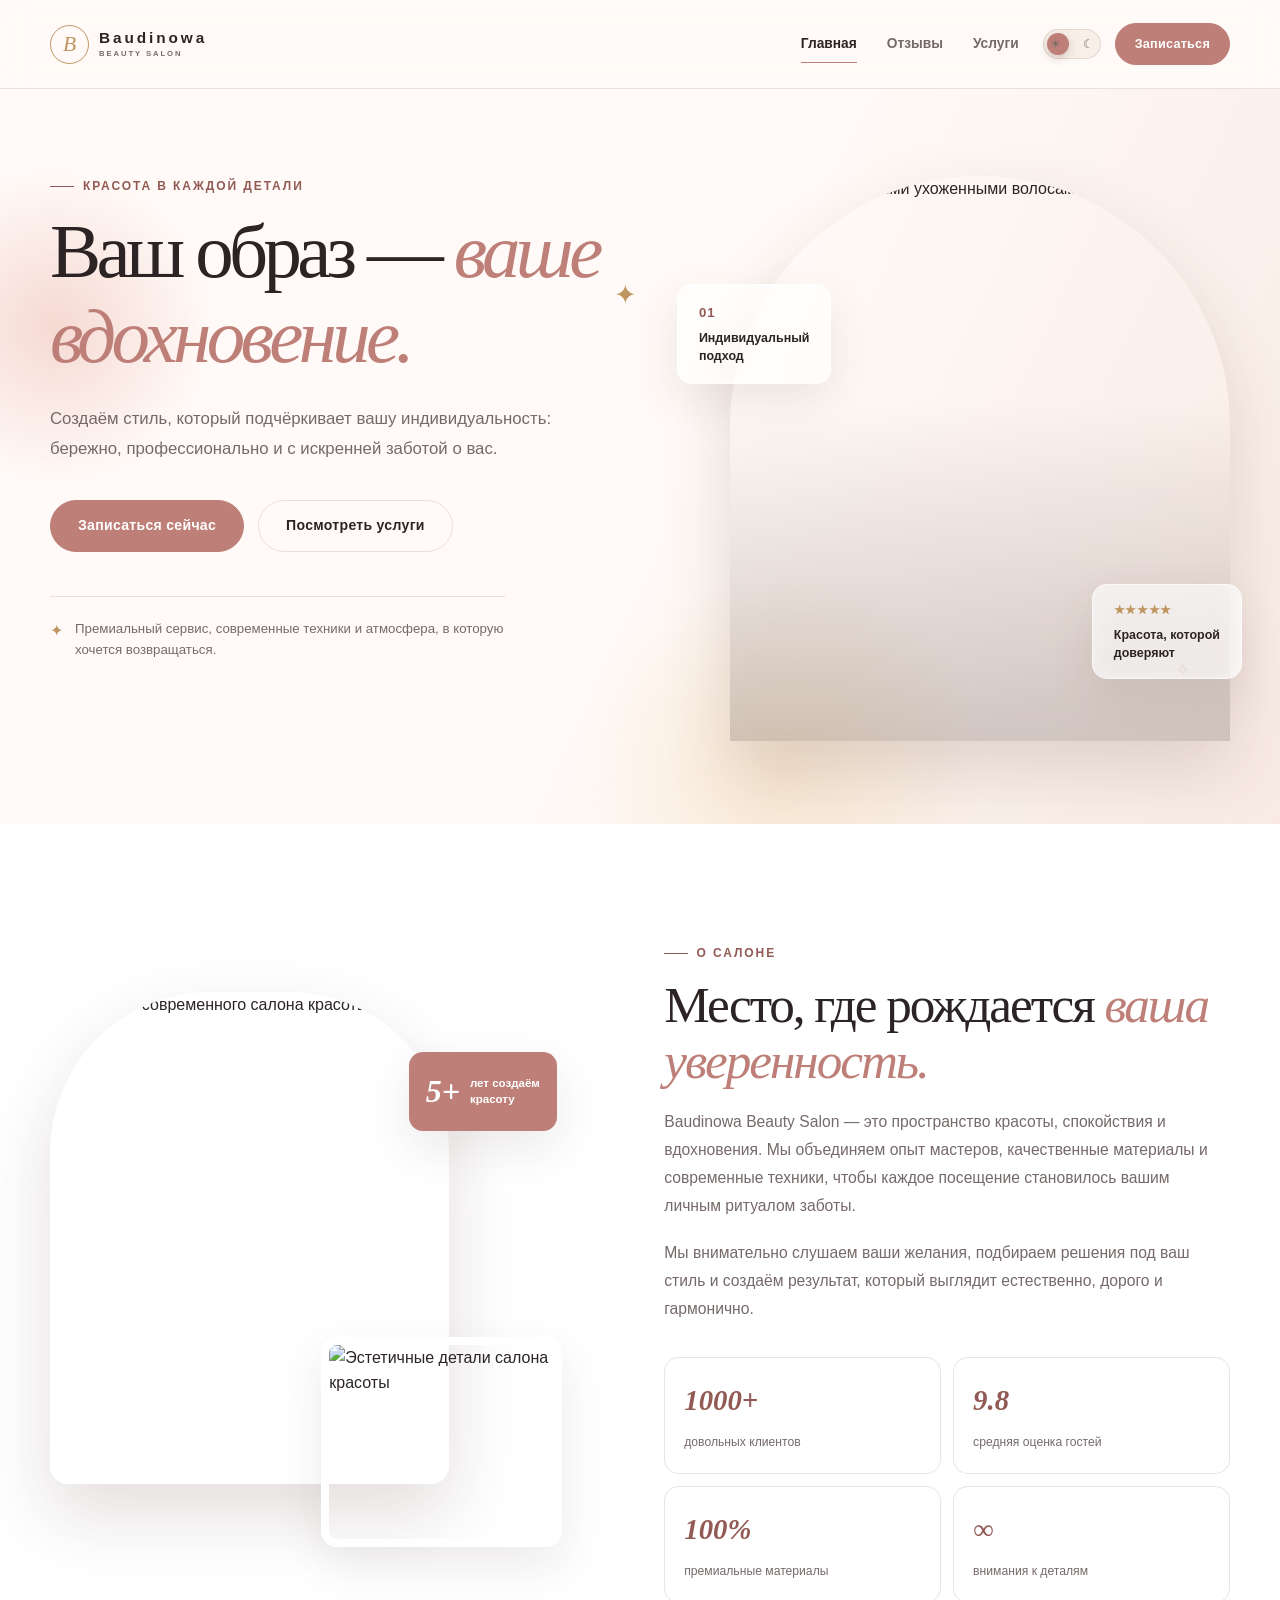
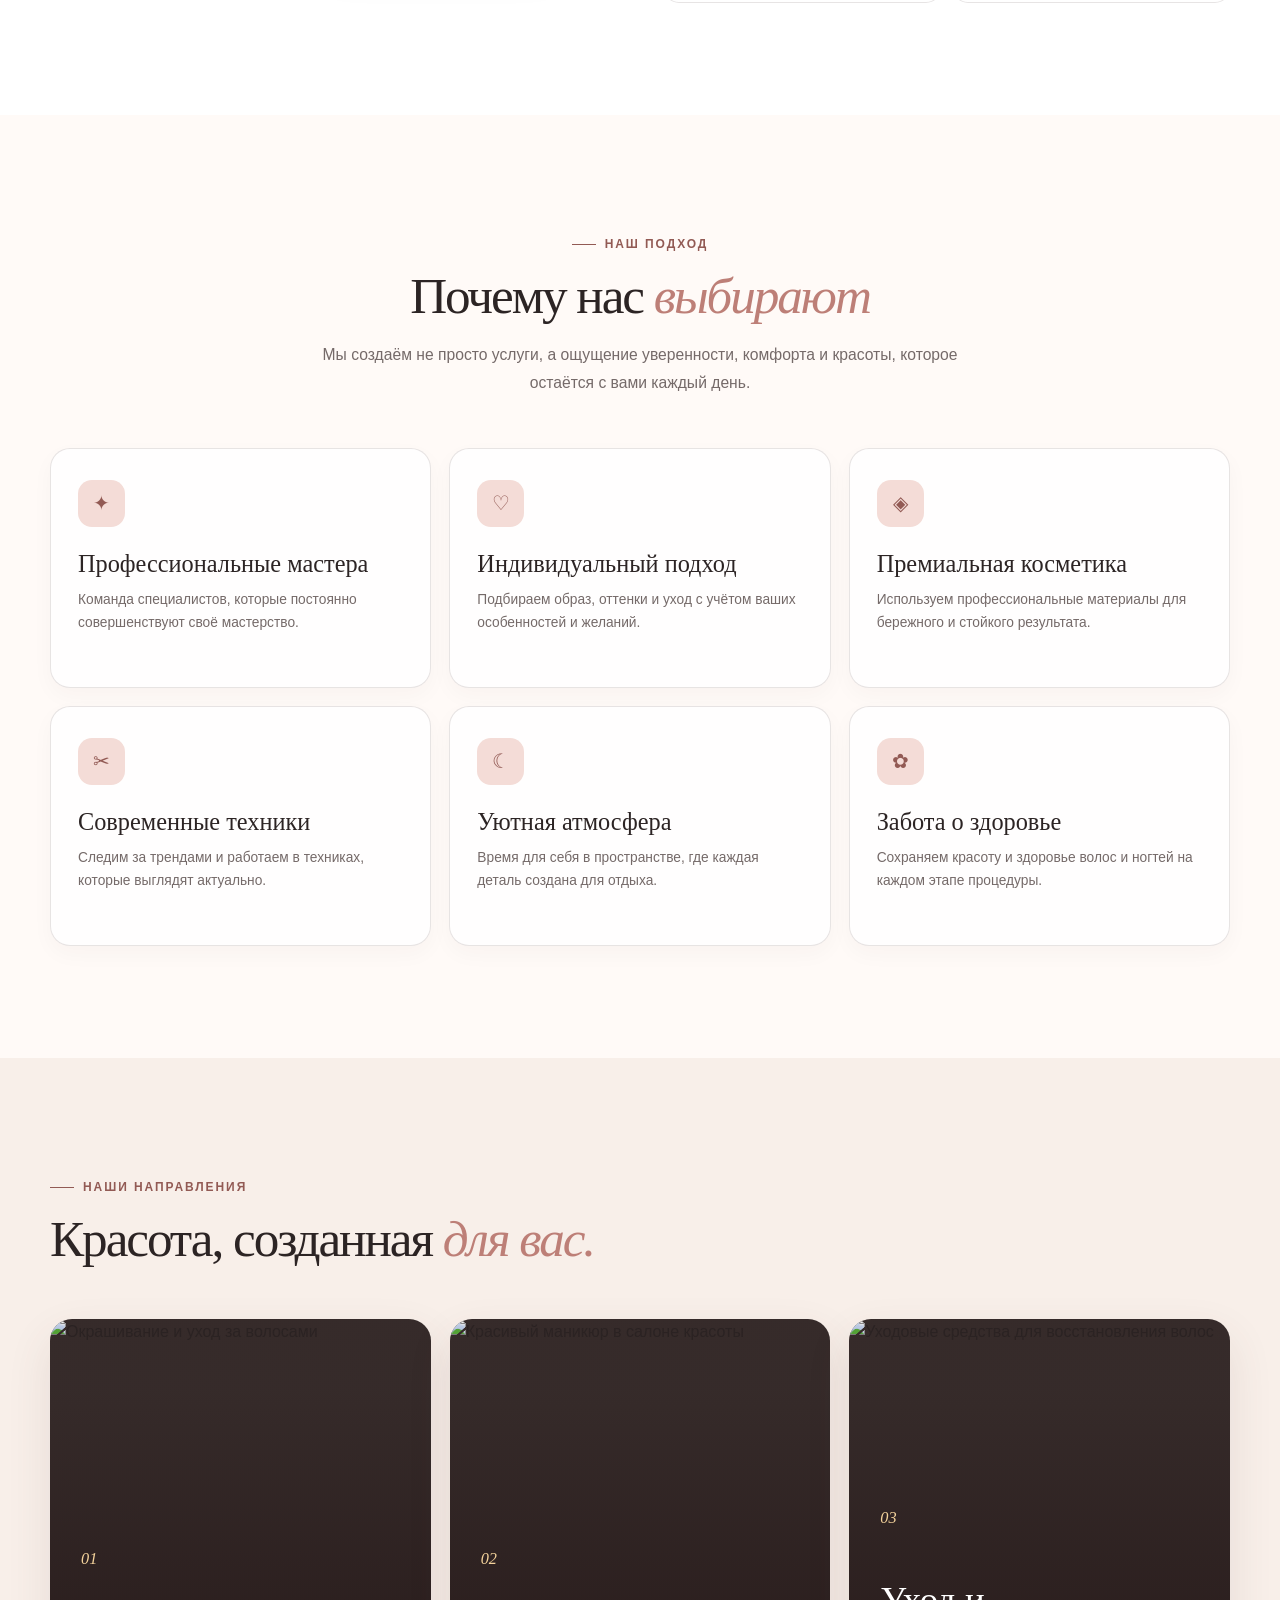
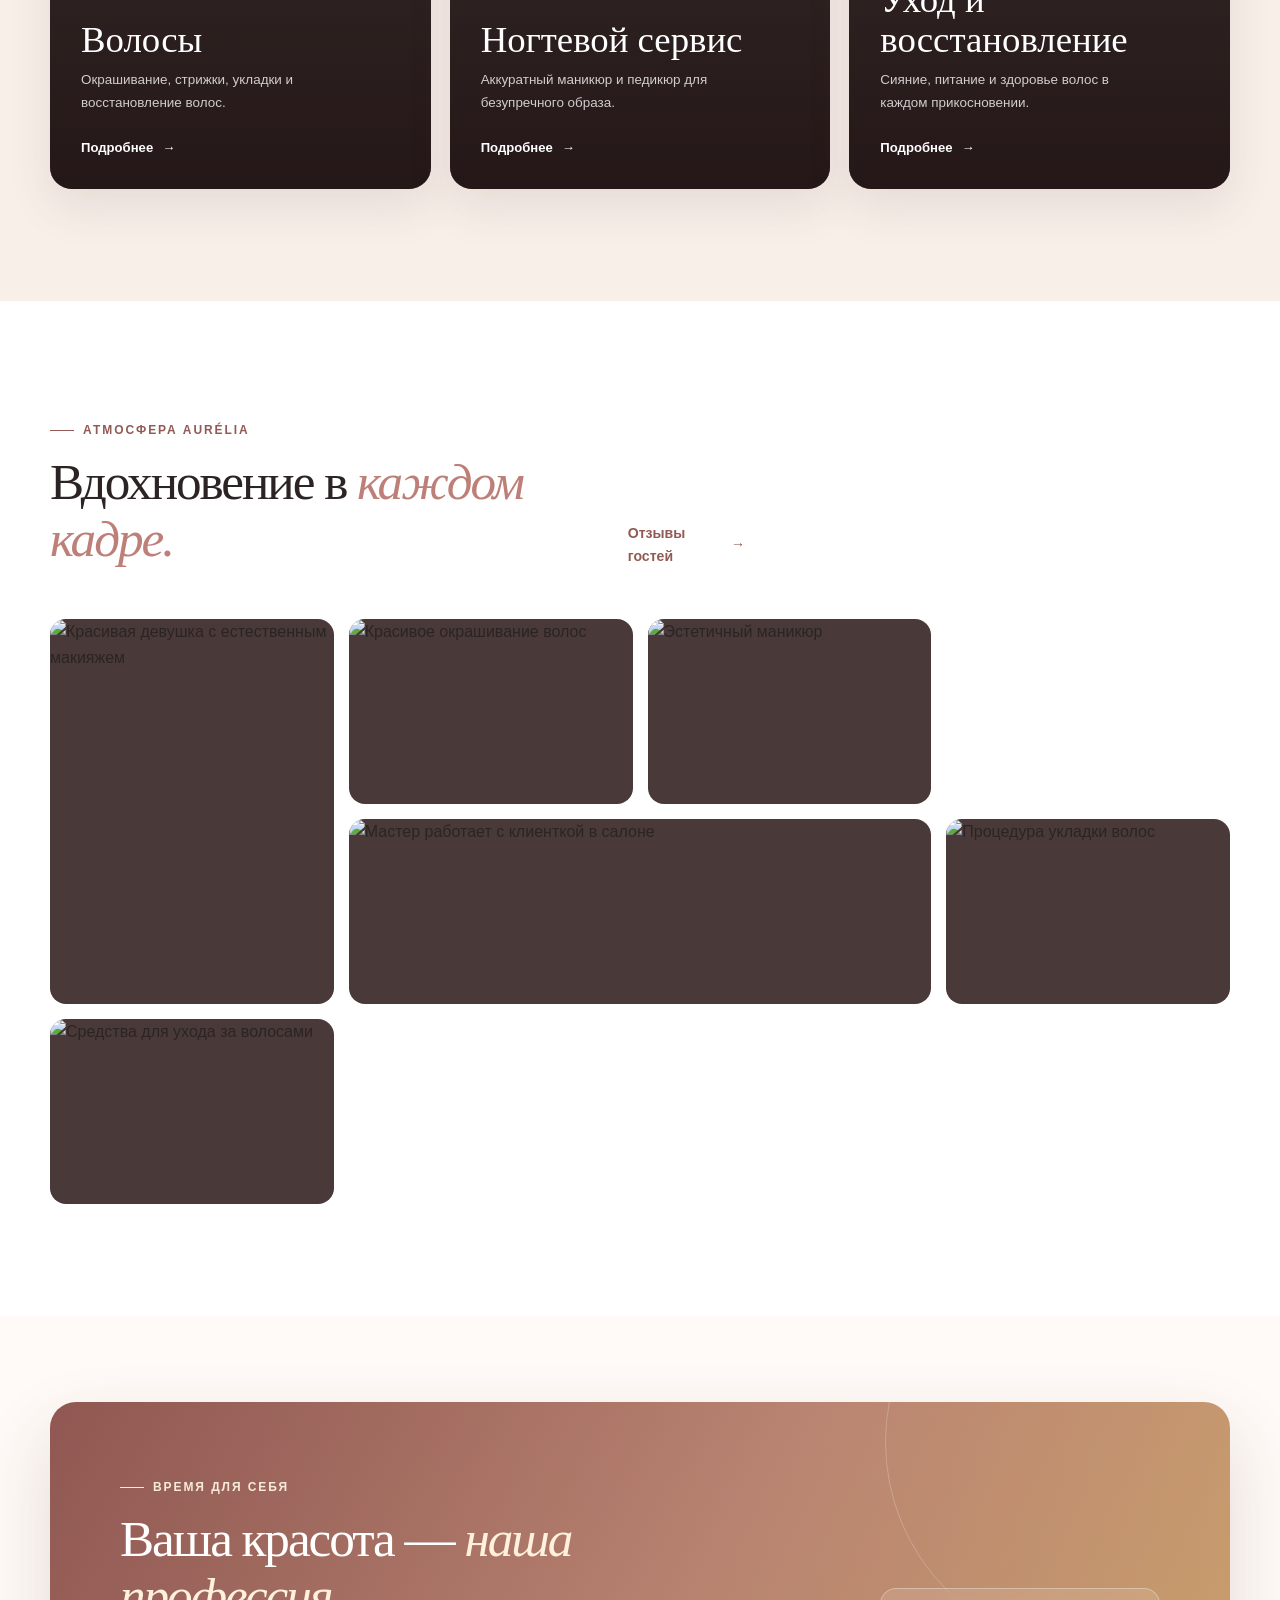
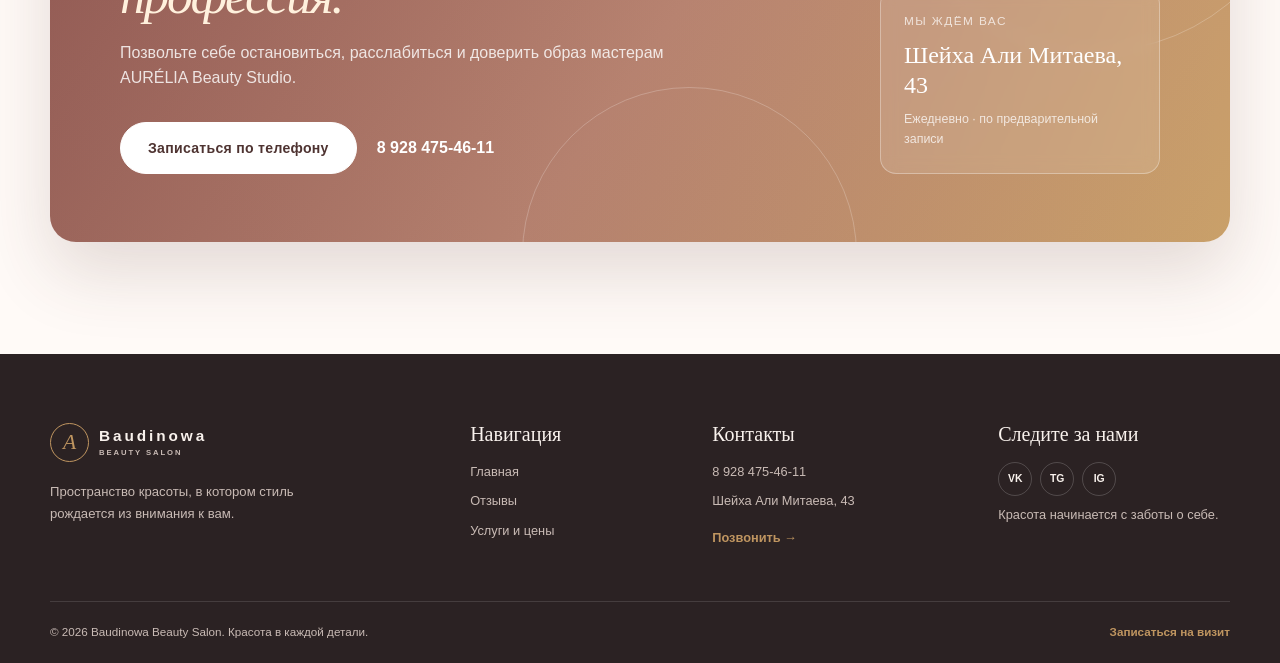
==== index.html @ a45345b5 "Add files via upload" ====
<!DOCTYPE html>
<html lang="ru">
<head>
  <meta charset="UTF-8">
  <meta name="viewport" content="width=device-width, initial-scale=1.0">
  <meta name="description" content="AURÉLIA Beauty Studio — современный салон красоты, окрашивание, стрижки, маникюр и уход за волосами.">
  <title>Baudinowa Beauty Salon — салон красоты</title>
  <link rel="stylesheet" href="style.css">
</head>
<body>
  <input class="theme-toggle" type="checkbox" id="theme-toggle" aria-label="Переключить светлую и тёмную тему">

  <div class="site-shell">
    <header class="site-header">
      <div class="container nav-wrap">
        <a class="brand" href="index.html" aria-label="AURÉLIA Beauty Studio — главная">
          <span class="brand-mark">B</span>
          <span class="brand-text">
            <strong>Baudinowa</strong>
            <small>BEAUTY SALON</small>
          </span>
        </a>

        <nav class="main-nav" aria-label="Основная навигация">
          <a class="active" href="index.html">Главная</a>
          <a href="about.html">Отзывы</a>
          <a href="page.html">Услуги</a>
        </nav>

        <div class="nav-actions">
          <label class="theme-switch" for="theme-toggle" aria-label="Переключить тему">
            <span class="theme-icon sun">☀</span>
            <span class="theme-thumb"></span>
            <span class="theme-icon moon">☾</span>
          </label>

          <a class="btn btn-small" href="tel:+79284754611">Записаться</a>
        </div>
      </div>
    </header>

    <main>
      <section class="hero-section">
        <div class="hero-orb hero-orb-one"></div>
        <div class="hero-orb hero-orb-two"></div>
        <div class="hero-spark hero-spark-one">✦</div>
        <div class="hero-spark hero-spark-two">✧</div>

        <div class="container hero-grid">
          <div class="hero-content reveal">
            <p class="eyebrow">Красота в каждой детали</p>
            <h1>Ваш образ — <span>ваше вдохновение.</span></h1>
            <p class="hero-description">
              Создаём стиль, который подчёркивает вашу индивидуальность:
              бережно, профессионально и с искренней заботой о вас.
            </p>

            <div class="hero-buttons">
              <a class="btn" href="tel:+79284754611">Записаться сейчас</a>
              <a class="btn btn-outline" href="page.html">Посмотреть услуги</a>
            </div>

            <div class="hero-note">
              <span class="hero-note-icon">✦</span>
              <p>Премиальный сервис, современные техники и атмосфера, в которую хочется возвращаться.</p>
            </div>
          </div>

          <div class="hero-visual reveal delay-2">
            <div class="hero-image-frame">
              <img
                src="https://images.unsplash.com/photo-1522337360788-8b13dee7a37e?auto=format&fit=crop&w=1200&q=90"
                alt="Девушка с красивыми ухоженными волосами"
                fetchpriority="high"
              >
            </div>

            <div class="hero-floating-card card-top">
              <span>01</span>
              <p>Индивидуальный<br>подход</p>
            </div>

            <div class="hero-floating-card card-bottom">
              <span class="mini-stars">★★★★★</span>
              <p>Красота, которой<br>доверяют</p>
            </div>
          </div>
        </div>
      </section>

      <section class="section story-section">
        <div class="container story-grid">
          <div class="story-visual reveal">
            <div class="story-image-main">
              <img
                src="https://images.unsplash.com/photo-1560066984-138dadb4c035?auto=format&fit=crop&w=1000&q=85"
                alt="Интерьер современного салона красоты"
                loading="lazy"
              >
            </div>

            <div class="story-image-small">
              <img
                src="https://images.unsplash.com/photo-1512496015851-a90fb38ba796?auto=format&fit=crop&w=700&q=85"
                alt="Эстетичные детали салона красоты"
                loading="lazy"
              >
            </div>

            <div class="story-badge">
              <strong>5+</strong>
              <span>лет создаём<br>красоту</span>
            </div>
          </div>

          <div class="story-content reveal delay-1">
            <p class="eyebrow">О салоне</p>
            <h2>Место, где рождается <span>ваша уверенность.</span></h2>
            <p>
              Baudinowa Beauty Salon — это пространство красоты, спокойствия и вдохновения.
              Мы объединяем опыт мастеров, качественные материалы и современные техники,
              чтобы каждое посещение становилось вашим личным ритуалом заботы.
            </p>
            <p>
              Мы внимательно слушаем ваши желания, подбираем решения под ваш стиль
              и создаём результат, который выглядит естественно, дорого и гармонично.
            </p>

            <div class="fact-grid">
              <article class="fact-card">
                <strong>1000+</strong>
                <span>довольных клиентов</span>
              </article>

              <article class="fact-card">
                <strong>9.8</strong>
                <span>средняя оценка гостей</span>
              </article>

              <article class="fact-card">
                <strong>100%</strong>
                <span>премиальные материалы</span>
              </article>

              <article class="fact-card">
                <strong>∞</strong>
                <span>внимания к деталям</span>
              </article>
            </div>
          </div>
        </div>
      </section>

      <section class="section reasons-section">
        <div class="container">
          <div class="section-heading centered reveal">
            <p class="eyebrow">Наш подход</p>
            <h2>Почему нас <span>выбирают</span></h2>
            <p>
              Мы создаём не просто услуги, а ощущение уверенности, комфорта
              и красоты, которое остаётся с вами каждый день.
            </p>
          </div>

          <div class="reasons-grid">
            <article class="feature-card reveal">
              <div class="feature-icon">✦</div>
              <h3>Профессиональные мастера</h3>
              <p>Команда специалистов, которые постоянно совершенствуют своё мастерство.</p>
            </article>

            <article class="feature-card reveal delay-1">
              <div class="feature-icon">♡</div>
              <h3>Индивидуальный подход</h3>
              <p>Подбираем образ, оттенки и уход с учётом ваших особенностей и желаний.</p>
            </article>

            <article class="feature-card reveal delay-2">
              <div class="feature-icon">◈</div>
              <h3>Премиальная косметика</h3>
              <p>Используем профессиональные материалы для бережного и стойкого результата.</p>
            </article>

            <article class="feature-card reveal">
              <div class="feature-icon">✂</div>
              <h3>Современные техники</h3>
              <p>Следим за трендами и работаем в техниках, которые выглядят актуально.</p>
            </article>

            <article class="feature-card reveal delay-1">
              <div class="feature-icon">☾</div>
              <h3>Уютная атмосфера</h3>
              <p>Время для себя в пространстве, где каждая деталь создана для отдыха.</p>
            </article>

            <article class="feature-card reveal delay-2">
              <div class="feature-icon">✿</div>
              <h3>Забота о здоровье</h3>
              <p>Сохраняем красоту и здоровье волос и ногтей на каждом этапе процедуры.</p>
            </article>
          </div>
        </div>
      </section>

      <section class="section directions-section">
        <div class="container">
          <div class="section-heading reveal">
            <p class="eyebrow">Наши направления</p>
            <h2>Красота, созданная <span>для вас.</span></h2>
          </div>

          <div class="directions-grid">
            <article class="direction-card reveal">
              <img
                src="https://images.unsplash.com/photo-1560869713-7d0a29430803?auto=format&fit=crop&w=1000&q=85"
                alt="Окрашивание и уход за волосами"
                loading="lazy"
              >
              <div class="direction-overlay"></div>

              <div class="direction-content">
                <span class="direction-number">01</span>
                <h3>Волосы</h3>
                <p>Окрашивание, стрижки, укладки и восстановление волос.</p>
                <a href="page.html">Подробнее <span>→</span></a>
              </div>
            </article>

            <article class="direction-card reveal delay-1">
              <img
                src="https://images.unsplash.com/photo-1604654894610-df63bc536371?auto=format&fit=crop&w=1000&q=85"
                alt="Красивый маникюр в салоне красоты"
                loading="lazy"
              >
              <div class="direction-overlay"></div>

              <div class="direction-content">
                <span class="direction-number">02</span>
                <h3>Ногтевой сервис</h3>
                <p>Аккуратный маникюр и педикюр для безупречного образа.</p>
                <a href="page.html">Подробнее <span>→</span></a>
              </div>
            </article>

            <article class="direction-card reveal delay-2">
              <img
                src="https://images.unsplash.com/photo-1515377905703-c4788e51af15?auto=format&fit=crop&w=1000&q=85"
                alt="Уходовые средства для восстановления волос"
                loading="lazy"
              >
              <div class="direction-overlay"></div>

              <div class="direction-content">
                <span class="direction-number">03</span>
                <h3>Уход и восстановление</h3>
                <p>Сияние, питание и здоровье волос в каждом прикосновении.</p>
                <a href="page.html">Подробнее <span>→</span></a>
              </div>
            </article>
          </div>
        </div>
      </section>

      <section class="section gallery-section">
        <div class="container">
          <div class="section-heading gallery-heading reveal">
            <div>
              <p class="eyebrow">Атмосфера AURÉLIA</p>
              <h2>Вдохновение в <span>каждом кадре.</span></h2>
            </div>
            <a class="text-link" href="about.html">Отзывы гостей <span>→</span></a>
          </div>

          <div class="gallery-grid">
            <figure class="gallery-item gallery-tall reveal">
              <img
                src="https://images.unsplash.com/photo-1487412912498-0447578fcca8?auto=format&fit=crop&w=900&q=85"
                alt="Красивая девушка с естественным макияжем"
                loading="lazy"
              >
              <figcaption>Тонкая эстетика</figcaption>
            </figure>

            <figure class="gallery-item reveal delay-1">
              <img
                src="https://images.unsplash.com/photo-1600948836101-f9ffda59d250?auto=format&fit=crop&w=900&q=85"
                alt="Красивое окрашивание волос"
                loading="lazy"
              >
              <figcaption>Идеальный оттенок</figcaption>
            </figure>

            <figure class="gallery-item reveal delay-2">
              <img
                src="https://images.unsplash.com/photo-1604654894618-1f0e6e8ca0a7?auto=format&fit=crop&w=900&q=85"
                alt="Эстетичный маникюр"
                loading="lazy"
              >
              <figcaption>Безупречные детали</figcaption>
            </figure>

            <figure class="gallery-item gallery-wide reveal">
              <img
                src="https://images.unsplash.com/photo-1521590832167-7bcbfaa6381f?auto=format&fit=crop&w=1200&q=85"
                alt="Мастер работает с клиенткой в салоне"
                loading="lazy"
              >
              <figcaption>Забота о каждом госте</figcaption>
            </figure>

            <figure class="gallery-item reveal delay-1">
              <img
                src="https://images.unsplash.com/photo-1580618672591-eb180b1a973f?auto=format&fit=crop&w=900&q=85"
                alt="Процедура укладки волос"
                loading="lazy"
              >
              <figcaption>Лёгкость и объём</figcaption>
            </figure>

            <figure class="gallery-item reveal delay-2">
              <img
                src="https://images.unsplash.com/photo-1610992015732-2449b76344bc?auto=format&fit=crop&w=900&q=85"
                alt="Средства для ухода за волосами"
                loading="lazy"
              >
              <figcaption>Сила ухода</figcaption>
            </figure>
          </div>
        </div>
      </section>

      <section class="section cta-section">
        <div class="container">
          <div class="cta-card reveal">
            <div class="cta-decoration cta-decoration-one"></div>
            <div class="cta-decoration cta-decoration-two"></div>

            <div class="cta-content">
              <p class="eyebrow">Время для себя</p>
              <h2>Ваша красота — <span>наша профессия.</span></h2>
              <p>
                Позвольте себе остановиться, расслабиться и доверить образ
                мастерам AURÉLIA Beauty Studio.
              </p>

              <div class="cta-buttons">
                <a class="btn btn-light" href="tel:+79284754611">Записаться по телефону</a>
                <a class="cta-phone" href="tel:+79284754611">8 928 475-46-11</a>
              </div>
            </div>

            <div class="cta-contact">
              <span>Мы ждём вас</span>
              <strong>Шейха Али Митаева, 43</strong>
              <p>Ежедневно · по предварительной записи</p>
            </div>
          </div>
        </div>
      </section>
    </main>

    <footer class="site-footer">
      <div class="container footer-grid">
        <div class="footer-brand">
          <a class="brand footer-logo" href="index.html">
            <span class="brand-mark">A</span>
            <span class="brand-text">
              <strong>Baudinowa</strong>
              <small>BEAUTY SALON</small>
            </span>
          </a>
          <p>Пространство красоты, в котором стиль рождается из внимания к вам.</p>
        </div>

        <div class="footer-column">
          <h3>Навигация</h3>
          <a href="index.html">Главная</a>
          <a href="about.html">Отзывы</a>
          <a href="page.html">Услуги и цены</a>
        </div>

        <div class="footer-column">
          <h3>Контакты</h3>
          <a href="tel:+79284754611">8 928 475-46-11</a>
          <p>Шейха Али Митаева, 43</p>
          <a class="footer-call" href="tel:+79284754611">Позвонить →</a>
        </div>

        <div class="footer-column">
          <h3>Следите за нами</h3>
          <div class="socials">
            <a href="#" aria-label="Социальная сеть VK">VK</a>
            <a href="#" aria-label="Социальная сеть Telegram">TG</a>
            <a href="#" aria-label="Социальная сеть Instagram">IG</a>
          </div>
          <p>Красота начинается с заботы о себе.</p>
        </div>
      </div>

      <div class="container footer-bottom">
        <p>© 2026 Baudinowa Beauty Salon. Красота в каждой детали.</p>
        <a href="tel:+79284754611">Записаться на визит</a>
      </div>
    </footer>
  </div>
</body>
</html>
---- style.css ----
/* =========================
   AURÉLIA BEAUTY STUDIO
   Общие стили сайта
========================= */

:root {
  --font-main: Arial, Helvetica, sans-serif;
  --font-accent: Georgia, "Times New Roman", serif;
}

* {
  box-sizing: border-box;
  margin: 0;
  padding: 0;
}

html {
  scroll-behavior: smooth;
}

body {
  background: #f8f2ee;
  color: #2b2223;
  font-family: var(--font-main);
  line-height: 1.6;
  overflow-x: hidden;
}

img {
  display: block;
  max-width: 100%;
}

a {
  color: inherit;
  text-decoration: none;
}

button,
input,
select,
textarea {
  font: inherit;
}

button {
  cursor: pointer;
}

.site-shell {
  --bg: #fffaf7;
  --surface: rgba(255, 255, 255, 0.82);
  --surface-solid: #ffffff;
  --soft-surface: #f8efe9;
  --text: #2c2424;
  --muted: #756a69;
  --accent: #bd7f77;
  --accent-dark: #925a54;
  --accent-soft: #f4dcd7;
  --gold: #bf9560;
  --gold-soft: #f5e8d5;
  --line: rgba(74, 51, 49, 0.13);
  --shadow: 0 18px 45px rgba(93, 64, 60, 0.11);
  --shadow-large: 0 30px 70px rgba(78, 47, 43, 0.16);
  --hero-dark: #382b2b;
  --footer-bg: #2b2223;
  --footer-text: #f9f2ed;
  --footer-muted: #c9bbb5;

  min-height: 100vh;
  background: var(--bg);
  color: var(--text);
  transition: background 0.45s ease, color 0.45s ease;
}

/* =========================
   Тёмная тема
========================= */

.theme-toggle {
  position: fixed;
  width: 1px;
  height: 1px;
  opacity: 0;
  top: -10px;
  left: -10px;
}

#theme-toggle:checked ~ .site-shell {
  --bg: #171314;
  --surface: rgba(43, 35, 36, 0.86);
  --surface-solid: #241d1e;
  --soft-surface: #302728;
  --text: #f9f1ec;
  --muted: #cbbcb6;
  --accent: #e9a69f;
  --accent-dark: #f5c0b8;
  --accent-soft: #503a3c;
  --gold: #e3bd7e;
  --gold-soft: #4c3e2b;
  --line: rgba(255, 239, 229, 0.14);
  --shadow: 0 18px 45px rgba(0, 0, 0, 0.3);
  --shadow-large: 0 30px 70px rgba(0, 0, 0, 0.4);
  --hero-dark: #130f10;
  --footer-bg: #110e0f;
  --footer-text: #fff8f3;
  --footer-muted: #c5b7b1;
}

/* =========================
   Базовые классы
========================= */

.container {
  width: min(1180px, calc(100% - 40px));
  margin: 0 auto;
}

.section {
  padding: 112px 0;
}

.eyebrow {
  display: inline-flex;
  align-items: center;
  gap: 9px;
  margin-bottom: 14px;
  color: var(--accent-dark);
  font-size: 0.75rem;
  font-weight: 700;
  letter-spacing: 0.16em;
  text-transform: uppercase;
}

.eyebrow::before {
  width: 24px;
  height: 1px;
  background: currentColor;
  content: "";
}

h1,
h2,
h3 {
  font-weight: 400;
  line-height: 1.1;
}

h1,
h2 {
  font-family: var(--font-accent);
}

h1 span,
h2 span {
  color: var(--accent);
  font-style: italic;
}

h2 {
  font-size: clamp(2.25rem, 4vw, 4rem);
  letter-spacing: -0.04em;
}

p {
  color: var(--muted);
}

.btn {
  display: inline-flex;
  align-items: center;
  justify-content: center;
  min-height: 52px;
  padding: 0 27px;
  border: 1px solid var(--accent);
  border-radius: 999px;
  background: var(--accent);
  color: #ffffff;
  font-size: 0.88rem;
  font-weight: 700;
  letter-spacing: 0.02em;
  transition: transform 0.3s ease, background 0.3s ease, border-color 0.3s ease, box-shadow 0.3s ease;
}

.btn:hover {
  background: var(--accent-dark);
  border-color: var(--accent-dark);
  box-shadow: 0 12px 25px rgba(180, 115, 107, 0.25);
  transform: translateY(-3px);
}

.btn-small {
  min-height: 42px;
  padding: 0 19px;
  font-size: 0.79rem;
}

.btn-outline {
  border-color: var(--line);
  background: transparent;
  color: var(--text);
}

.btn-outline:hover {
  border-color: var(--accent);
  background: var(--accent-soft);
  color: var(--accent-dark);
}

.btn-light {
  border-color: #ffffff;
  background: #ffffff;
  color: #4e3331;
}

.btn-light:hover {
  border-color: #ffffff;
  background: #f7e7df;
  color: #4e3331;
}

.text-link {
  display: inline-flex;
  align-items: center;
  gap: 9px;
  color: var(--accent-dark);
  font-size: 0.88rem;
  font-weight: 700;
  transition: gap 0.25s ease, color 0.25s ease;
}

.text-link:hover {
  gap: 14px;
  color: var(--accent);
}

/* =========================
   Шапка
========================= */

.site-header {
  position: relative;
  z-index: 20;
  border-bottom: 1px solid var(--line);
  background: color-mix(in srgb, var(--bg) 82%, transparent);
  backdrop-filter: blur(14px);
  transition: background 0.4s ease, border-color 0.4s ease;
}

.nav-wrap {
  display: flex;
  align-items: center;
  justify-content: space-between;
  min-height: 88px;
  gap: 24px;
}

.brand {
  display: inline-flex;
  align-items: center;
  flex-shrink: 0;
  gap: 10px;
}

.brand-mark {
  display: grid;
  width: 39px;
  height: 39px;
  place-items: center;
  border: 1px solid var(--gold);
  border-radius: 50%;
  color: var(--gold);
  font-family: var(--font-accent);
  font-size: 1.35rem;
  font-style: italic;
}

.brand-text {
  display: flex;
  flex-direction: column;
  line-height: 1;
}

.brand-text strong {
  color: var(--text);
  font-size: 0.96rem;
  letter-spacing: 0.19em;
}

.brand-text small {
  margin-top: 5px;
  color: var(--muted);
  font-size: 0.48rem;
  font-weight: 700;
  letter-spacing: 0.25em;
}

.main-nav {
  display: flex;
  align-items: center;
  gap: 30px;
  margin-left: auto;
}

.main-nav a {
  position: relative;
  padding: 8px 0;
  color: var(--muted);
  font-size: 0.86rem;
  font-weight: 600;
  transition: color 0.25s ease;
}

.main-nav a::after {
  position: absolute;
  right: 0;
  bottom: 0;
  left: 0;
  height: 1px;
  background: var(--accent);
  content: "";
  transform: scaleX(0);
  transform-origin: center;
  transition: transform 0.25s ease;
}

.main-nav a:hover,
.main-nav a.active {
  color: var(--text);
}

.main-nav a:hover::after,
.main-nav a.active::after {
  transform: scaleX(1);
}

.nav-actions {
  display: flex;
  align-items: center;
  gap: 14px;
}

.theme-switch {
  position: relative;
  display: flex;
  align-items: center;
  justify-content: space-between;
  width: 58px;
  height: 30px;
  padding: 0 6px;
  border: 1px solid var(--line);
  border-radius: 999px;
  background: var(--soft-surface);
  cursor: pointer;
  transition: border-color 0.3s ease, background 0.3s ease;
}

.theme-icon {
  position: relative;
  z-index: 2;
  color: var(--muted);
  font-size: 0.77rem;
  line-height: 1;
}

.theme-thumb {
  position: absolute;
  left: 3px;
  z-index: 1;
  width: 22px;
  height: 22px;
  border-radius: 50%;
  background: var(--accent);
  box-shadow: 0 3px 8px rgba(80, 46, 43, 0.22);
  transition: transform 0.35s ease, background 0.35s ease;
}

#theme-toggle:checked ~ .site-shell .theme-thumb {
  background: var(--gold);
  transform: translateX(28px);
}

#theme-toggle:focus-visible ~ .site-shell .theme-switch {
  outline: 2px solid var(--accent);
  outline-offset: 4px;
}

/* =========================
   Главная: Hero
========================= */

.hero-section {
  position: relative;
  min-height: 735px;
  overflow: hidden;
  background:
    linear-gradient(115deg, var(--bg) 0%, var(--bg) 53%, rgba(246, 228, 220, 0.72) 100%);
}

.hero-grid {
  position: relative;
  z-index: 2;
  display: grid;
  min-height: 647px;
  grid-template-columns: 1.03fr 0.97fr;
  align-items: center;
  gap: 54px;
}

.hero-content {
  max-width: 610px;
  padding: 80px 0;
}

.hero-content h1 {
  margin-bottom: 25px;
  font-size: clamp(3.4rem, 6vw, 6rem);
  letter-spacing: -0.06em;
}

.hero-description {
  max-width: 540px;
  font-size: 1.05rem;
  line-height: 1.8;
}

.hero-buttons {
  display: flex;
  flex-wrap: wrap;
  gap: 14px;
  margin-top: 35px;
}

.hero-note {
  display: flex;
  align-items: flex-start;
  gap: 12px;
  max-width: 455px;
  margin-top: 44px;
  padding-top: 21px;
  border-top: 1px solid var(--line);
}

.hero-note-icon {
  color: var(--gold);
  font-size: 1rem;
}

.hero-note p {
  font-size: 0.83rem;
  line-height: 1.65;
}

.hero-visual {
  position: relative;
  align-self: end;
  min-height: 615px;
}

.hero-image-frame {
  position: absolute;
  right: 0;
  bottom: 0;
  width: min(100%, 500px);
  height: 565px;
  overflow: hidden;
  border-radius: 260px 260px 0 0;
  box-shadow: var(--shadow-large);
}

.hero-image-frame::after {
  position: absolute;
  inset: 0;
  background: linear-gradient(180deg, transparent 40%, rgba(42, 25, 24, 0.2));
  content: "";
}

.hero-image-frame img {
  width: 100%;
  height: 100%;
  object-fit: cover;
  object-position: 53% center;
}

.hero-floating-card {
  position: absolute;
  z-index: 2;
  border: 1px solid rgba(255, 255, 255, 0.58);
  border-radius: 15px;
  background: rgba(255, 255, 255, 0.72);
  box-shadow: var(--shadow);
  backdrop-filter: blur(12px);
}

#theme-toggle:checked ~ .site-shell .hero-floating-card {
  border-color: rgba(255, 255, 255, 0.12);
  background: rgba(31, 24, 25, 0.76);
}

.hero-floating-card span {
  display: block;
  margin-bottom: 6px;
  color: var(--accent-dark);
  font-size: 0.82rem;
  font-weight: 800;
  letter-spacing: 0.08em;
}

.hero-floating-card p {
  color: var(--text);
  font-size: 0.78rem;
  font-weight: 600;
  line-height: 1.45;
}

.card-top {
  top: 158px;
  left: -7px;
  padding: 17px 21px;
}

.card-bottom {
  right: -12px;
  bottom: 62px;
  padding: 16px 21px;
}

.mini-stars {
  color: var(--gold) !important;
  font-size: 0.73rem !important;
  letter-spacing: 0.05em !important;
}

.hero-orb {
  position: absolute;
  border-radius: 50%;
  filter: blur(2px);
  opacity: 0.74;
  animation: float 7s ease-in-out infinite;
}

.hero-orb-one {
  top: 72px;
  left: -110px;
  width: 330px;
  height: 330px;
  background: radial-gradient(circle, rgba(239, 191, 182, 0.75), transparent 67%);
}

.hero-orb-two {
  right: 22%;
  bottom: -160px;
  width: 430px;
  height: 430px;
  background: radial-gradient(circle, rgba(244, 220, 184, 0.7), transparent 67%);
  animation-delay: -3.5s;
}

.hero-spark {
  position: absolute;
  z-index: 1;
  color: var(--gold);
  font-size: 1.7rem;
  animation: sparkle 3.6s ease-in-out infinite;
}

.hero-spark-one {
  top: 25%;
  left: 48%;
}

.hero-spark-two {
  right: 7%;
  bottom: 19%;
  font-size: 1.1rem;
  animation-delay: -1.8s;
}

/* =========================
   Главная: О салоне
========================= */

.story-section {
  background: var(--surface-solid);
}

.story-grid {
  display: grid;
  grid-template-columns: 0.95fr 1.05fr;
  align-items: center;
  gap: clamp(50px, 8vw, 110px);
}

.story-visual {
  position: relative;
  min-height: 555px;
}

.story-image-main {
  width: 78%;
  height: 492px;
  overflow: hidden;
  border-radius: 160px 160px 18px 18px;
  box-shadow: var(--shadow-large);
}

.story-image-main img,
.story-image-small img {
  width: 100%;
  height: 100%;
  object-fit: cover;
}

.story-image-small {
  position: absolute;
  right: 0;
  bottom: 0;
  width: 47%;
  height: 210px;
  overflow: hidden;
  border: 8px solid var(--surface-solid);
  border-radius: 16px;
  box-shadow: var(--shadow);
}

.story-badge {
  position: absolute;
  top: 60px;
  right: 5px;
  display: flex;
  align-items: center;
  gap: 10px;
  padding: 14px 17px;
  border-radius: 14px;
  background: var(--accent);
  box-shadow: var(--shadow);
  color: #ffffff;
}

.story-badge strong {
  font-family: var(--font-accent);
  font-size: 2rem;
  font-style: italic;
}

.story-badge span {
  font-size: 0.72rem;
  font-weight: 700;
  line-height: 1.4;
}

.story-content > p:not(.eyebrow) {
  max-width: 580px;
  margin-top: 18px;
  font-size: 0.98rem;
  line-height: 1.8;
}

.fact-grid {
  display: grid;
  grid-template-columns: repeat(2, 1fr);
  gap: 12px;
  margin-top: 34px;
}

.fact-card {
  min-height: 100px;
  padding: 19px;
  border: 1px solid var(--line);
  border-radius: 15px;
  background: var(--surface);
  transition: transform 0.3s ease, border-color 0.3s ease, box-shadow 0.3s ease;
}

.fact-card:hover {
  border-color: var(--accent);
  box-shadow: var(--shadow);
  transform: translateY(-5px);
}

.fact-card strong {
  display: block;
  margin-bottom: 5px;
  color: var(--accent-dark);
  font-family: var(--font-accent);
  font-size: 1.8rem;
  font-style: italic;
}

.fact-card span {
  color: var(--muted);
  font-size: 0.76rem;
}

/* =========================
   Преимущества
========================= */

.reasons-section {
  position: relative;
  overflow: hidden;
  background: var(--bg);
}

.section-heading {
  max-width: 695px;
  margin-bottom: 52px;
}

.section-heading.centered {
  margin-right: auto;
  margin-left: auto;
  text-align: center;
}

.section-heading.centered .eyebrow {
  justify-content: center;
}

.section-heading > p:last-child {
  margin-top: 17px;
  font-size: 0.98rem;
  line-height: 1.75;
}

.reasons-grid {
  display: grid;
  grid-template-columns: repeat(3, 1fr);
  gap: 18px;
}

.feature-card {
  min-height: 240px;
  padding: 31px 27px;
  border: 1px solid var(--line);
  border-radius: 20px;
  background: var(--surface);
  box-shadow: 0 8px 22px rgba(77, 47, 44, 0.03);
  transition: transform 0.35s ease, box-shadow 0.35s ease, border-color 0.35s ease, background 0.35s ease;
}

.feature-card:hover {
  border-color: var(--accent);
  background: var(--surface-solid);
  box-shadow: var(--shadow);
  transform: translateY(-8px);
}

.feature-icon {
  display: grid;
  width: 47px;
  height: 47px;
  place-items: center;
  margin-bottom: 24px;
  border-radius: 14px;
  background: var(--accent-soft);
  color: var(--accent-dark);
  font-size: 1.25rem;
}

.feature-card h3 {
  margin-bottom: 10px;
  font-family: var(--font-accent);
  font-size: 1.52rem;
}

.feature-card p {
  font-size: 0.86rem;
  line-height: 1.7;
}

/* =========================
   Направления
========================= */

.directions-section {
  background: var(--soft-surface);
}

.directions-grid {
  display: grid;
  grid-template-columns: repeat(3, 1fr);
  gap: 19px;
}

.direction-card {
  position: relative;
  min-height: 470px;
  overflow: hidden;
  border-radius: 22px;
  background: #382d2c;
  box-shadow: var(--shadow);
}

.direction-card img {
  width: 100%;
  height: 100%;
  object-fit: cover;
  transition: transform 0.65s ease;
}

.direction-card:hover img {
  transform: scale(1.08);
}

.direction-overlay {
  position: absolute;
  inset: 0;
  background: linear-gradient(180deg, rgba(27, 17, 17, 0.08) 15%, rgba(33, 19, 19, 0.84) 100%);
}

.direction-content {
  position: absolute;
  right: 31px;
  bottom: 30px;
  left: 31px;
  color: #ffffff;
}

.direction-number {
  display: block;
  margin-bottom: 48px;
  color: #f3d29b;
  font-family: var(--font-accent);
  font-size: 1.02rem;
  font-style: italic;
}

.direction-content h3 {
  margin-bottom: 9px;
  font-family: var(--font-accent);
  font-size: 2.3rem;
}

.direction-content p {
  max-width: 275px;
  margin-bottom: 20px;
  color: rgba(255, 255, 255, 0.78);
  font-size: 0.84rem;
  line-height: 1.65;
}

.direction-content a {
  display: inline-flex;
  align-items: center;
  gap: 9px;
  color: #ffffff;
  font-size: 0.82rem;
  font-weight: 700;
  transition: gap 0.25s ease;
}

.direction-content a:hover {
  gap: 14px;
}

/* =========================
   Галерея
========================= */

.gallery-section {
  background: var(--surface-solid);
}

.gallery-heading {
  display: flex;
  align-items: end;
  justify-content: space-between;
  gap: 30px;
}

.gallery-grid {
  display: grid;
  grid-auto-rows: 185px;
  grid-template-columns: repeat(4, 1fr);
  gap: 15px;
}

.gallery-item {
  position: relative;
  overflow: hidden;
  border-radius: 16px;
  background: #493a39;
}

.gallery-item img {
  width: 100%;
  height: 100%;
  object-fit: cover;
  transition: transform 0.55s ease, filter 0.55s ease;
}

.gallery-item::after {
  position: absolute;
  inset: 0;
  background: linear-gradient(180deg, transparent 45%, rgba(35, 22, 22, 0.62));
  content: "";
  opacity: 0;
  transition: opacity 0.35s ease;
}

.gallery-item figcaption {
  position: absolute;
  bottom: 17px;
  left: 18px;
  z-index: 2;
  color: #ffffff;
  font-size: 0.82rem;
  font-weight: 700;
  opacity: 0;
  transform: translateY(8px);
  transition: opacity 0.35s ease, transform 0.35s ease;
}

.gallery-item:hover img {
  filter: brightness(0.84);
  transform: scale(1.08);
}

.gallery-item:hover::after,
.gallery-item:hover figcaption {
  opacity: 1;
}

.gallery-item:hover figcaption {
  transform: translateY(0);
}

.gallery-tall {
  grid-row: span 2;
}

.gallery-wide {
  grid-column: span 2;
}

/* =========================
   CTA
========================= */

.cta-section {
  padding-top: 86px;
  padding-bottom: 112px;
  background: var(--bg);
}

.cta-card {
  position: relative;
  display: grid;
  grid-template-columns: 1.15fr 0.85fr;
  gap: 50px;
  overflow: hidden;
  padding: 68px 70px;
  border-radius: 26px;
  background: linear-gradient(125deg, #9f625c 0%, #c18b77 52%, #c9a069 100%);
  box-shadow: var(--shadow-large);
}

.cta-card::after {
  position: absolute;
  inset: 0;
  background: linear-gradient(90deg, rgba(76, 40, 38, 0.18), transparent);
  content: "";
}

.cta-content,
.cta-contact {
  position: relative;
  z-index: 2;
}

.cta-card .eyebrow {
  color: #f9ebd9;
}

.cta-card .eyebrow::before {
  background: #f9ebd9;
}

.cta-card h2 {
  max-width: 620px;
  color: #ffffff;
}

.cta-card h2 span {
  color: #fff1dd;
}

.cta-content > p:not(.eyebrow) {
  max-width: 555px;
  margin-top: 16px;
  color: rgba(255, 255, 255, 0.82);
}

.cta-buttons {
  display: flex;
  flex-wrap: wrap;
  align-items: center;
  gap: 20px;
  margin-top: 31px;
}

.cta-phone {
  color: #ffffff;
  font-size: 1rem;
  font-weight: 700;
  transition: opacity 0.25s ease;
}

.cta-phone:hover {
  opacity: 0.72;
}

.cta-contact {
  align-self: end;
  justify-self: end;
  max-width: 280px;
  padding: 23px;
  border: 1px solid rgba(255, 255, 255, 0.32);
  border-radius: 16px;
  background: rgba(255, 255, 255, 0.12);
  backdrop-filter: blur(8px);
}

.cta-contact span {
  display: block;
  margin-bottom: 9px;
  color: rgba(255, 255, 255, 0.72);
  font-size: 0.74rem;
  letter-spacing: 0.12em;
  text-transform: uppercase;
}

.cta-contact strong {
  display: block;
  color: #ffffff;
  font-family: var(--font-accent);
  font-size: 1.5rem;
  font-weight: 400;
  line-height: 1.25;
}

.cta-contact p {
  margin-top: 10px;
  color: rgba(255, 255, 255, 0.75);
  font-size: 0.78rem;
}

.cta-decoration {
  position: absolute;
  z-index: 1;
  border: 1px solid rgba(255, 255, 255, 0.22);
  border-radius: 50%;
}

.cta-decoration-one {
  top: -170px;
  right: -75px;
  width: 420px;
  height: 420px;
}

.cta-decoration-two {
  bottom: -180px;
  left: 40%;
  width: 335px;
  height: 335px;
}

/* =========================
   Внутренние Hero-блоки
========================= */

.page-hero {
  position: relative;
  display: flex;
  min-height: 455px;
  align-items: center;
  overflow: hidden;
  background-position: center;
  background-size: cover;
}

.reviews-hero {
  background-image: url("https://images.unsplash.com/photo-1521590832167-7bcbfaa6381f?auto=format&fit=crop&w=1800&q=90");
}

.services-hero {
  background-image: url("https://images.unsplash.com/photo-1560869713-7d0a29430803?auto=format&fit=crop&w=1800&q=90");
}

.page-hero-overlay {
  position: absolute;
  inset: 0;
  background:
    linear-gradient(90deg, rgba(38, 22, 22, 0.84) 0%, rgba(49, 29, 28, 0.6) 47%, rgba(49, 29, 28, 0.18) 100%);
}

.page-hero-content {
  position: relative;
  z-index: 1;
  max-width: 700px;
  padding: 78px 0;
}

.page-hero .eyebrow {
  color: #f5d8ac;
}

.page-hero .eyebrow::before {
  background: #f5d8ac;
}

.page-hero h1 {
  color: #ffffff;
  font-size: clamp(3.3rem, 6vw, 5.8rem);
  letter-spacing: -0.06em;
}

.page-hero h1 span {
  color: #f5d8ac;
}

.page-hero p:not(.eyebrow) {
  max-width: 500px;
  margin-top: 17px;
  color: rgba(255, 255, 255, 0.82);
  font-size: 1rem;
}

.page-hero .btn {
  margin-top: 28px;
}

/* =========================
   Отзывы
========================= */

.trust-section {
  padding: 0;
  background: var(--soft-surface);
}

.trust-grid {
  position: relative;
  z-index: 4;
  display: grid;
  grid-template-columns: repeat(4, 1fr);
  gap: 15px;
  margin-top: -43px;
  padding-bottom: 77px;
}

.trust-card {
  min-height: 172px;
  padding: 26px 20px;
  border: 1px solid var(--line);
  border-radius: 17px;
  background: var(--surface-solid);
  box-shadow: var(--shadow);
  text-align: center;
  transition: transform 0.3s ease, border-color 0.3s ease;
}

.trust-card:hover {
  border-color: var(--accent);
  transform: translateY(-7px);
}

.trust-icon {
  display: block;
  margin-bottom: 8px;
  color: var(--gold);
  font-size: 1.25rem;
}

.trust-card strong {
  display: block;
  color: var(--accent-dark);
  font-family: var(--font-accent);
  font-size: 2.2rem;
  font-style: italic;
}

.trust-card p {
  margin-top: 3px;
  font-size: 0.78rem;
}

.reviews-section {
  background: var(--bg);
}

.reviews-grid {
  display: grid;
  grid-template-columns: repeat(3, 1fr);
  gap: 18px;
}

.review-card {
  display: flex;
  min-height: 310px;
  flex-direction: column;
  padding: 25px;
  border: 1px solid var(--line);
  border-radius: 18px;
  background: var(--surface);
  transition: transform 0.35s ease, box-shadow 0.35s ease, border-color 0.35s ease;
}

.review-card:hover {
  border-color: var(--accent);
  box-shadow: var(--shadow);
  transform: translateY(-7px);
}

.review-top {
  display: flex;
  align-items: center;
  gap: 11px;
}

.review-top img {
  width: 47px;
  height: 47px;
  border-radius: 50%;
  object-fit: cover;
}

.review-top h3 {
  font-family: var(--font-accent);
  font-size: 1.2rem;
}

.review-top p {
  font-size: 0.7rem;
}

.review-date {
  margin-left: auto;
  color: var(--muted);
  font-size: 0.65rem;
  white-space: nowrap;
}

.stars {
  margin-top: 22px;
  color: var(--gold);
  font-size: 0.83rem;
  letter-spacing: 0.08em;
}

.review-text {
  margin-top: 16px;
  font-size: 0.86rem;
  font-style: italic;
  line-height: 1.78;
}

.form-section {
  background: var(--soft-surface);
}

.form-layout {
  display: grid;
  grid-template-columns: 0.92fr 1.08fr;
  gap: 55px;
  align-items: center;
}

.form-aside > p:not(.eyebrow) {
  max-width: 470px;
  margin-top: 18px;
  font-size: 0.94rem;
  line-height: 1.8;
}

.form-aside-image {
  height: 242px;
  margin-top: 29px;
  overflow: hidden;
  border-radius: 18px;
  box-shadow: var(--shadow);
}

.form-aside-image img {
  width: 100%;
  height: 100%;
  object-fit: cover;
}

.form-note {
  display: flex;
  gap: 10px;
  margin-top: 18px;
}

.form-note span {
  color: var(--gold);
}

.form-note p {
  font-size: 0.76rem;
  line-height: 1.6;
}

.review-form {
  padding: 37px;
  border: 1px solid var(--line);
  border-radius: 21px;
  background: var(--surface-solid);
  box-shadow: var(--shadow);
}

.form-group {
  display: flex;
  flex-direction: column;
  gap: 8px;
  margin-bottom: 19px;
}

.form-group label,
.rating-fieldset legend {
  color: var(--text);
  font-size: 0.82rem;
  font-weight: 700;
}

.form-group input,
.form-group select,
.form-group textarea {
  width: 100%;
  border: 1px solid var(--line);
  border-radius: 11px;
  outline: none;
  background: var(--bg);
  color: var(--text);
  transition: border-color 0.25s ease, box-shadow 0.25s ease, background 0.25s ease;
}

.form-group input,
.form-group select {
  height: 49px;
  padding: 0 14px;
}

.form-group textarea {
  min-height: 138px;
  padding: 14px;
  resize: vertical;
}

.form-group input::placeholder,
.form-group textarea::placeholder {
  color: var(--muted);
  opacity: 0.75;
}

.form-group input:focus,
.form-group select:focus,
.form-group textarea:focus {
  border-color: var(--accent);
  box-shadow: 0 0 0 4px rgba(194, 126, 116, 0.13);
}

.rating-fieldset {
  margin-bottom: 20px;
  border: 0;
}

.rating-fieldset legend {
  margin-bottom: 10px;
}

.rating-options {
  display: flex;
  gap: 9px;
}

.rating-options label {
  position: relative;
  cursor: pointer;
}

.rating-options input {
  position: absolute;
  opacity: 0;
}

.rating-options span {
  display: grid;
  width: 39px;
  height: 39px;
  place-items: center;
  border: 1px solid var(--line);
  border-radius: 50%;
  background: var(--bg);
  color: var(--muted);
  font-size: 0.78rem;
  font-weight: 700;
  transition: all 0.25s ease;
}

.rating-options input:checked + span,
.rating-options label:hover span {
  border-color: var(--accent);
  background: var(--accent);
  color: #ffffff;
  transform: translateY(-3px);
}

.form-button {
  width: 100%;
}

.form-caption {
  margin-top: 14px;
  font-size: 0.7rem;
  line-height: 1.55;
  text-align: center;
}

/* =========================
   Услуги и цены
========================= */

.services-intro {
  padding-bottom: 54px;
  background: var(--bg);
}

.intro-layout {
  display: grid;
  grid-template-columns: 1fr 0.72fr;
  gap: 60px;
  align-items: end;
}

.intro-layout > p {
  font-size: 0.95rem;
  line-height: 1.8;
}

.services-section {
  padding-top: 46px;
  background: var(--bg);
}

.services-list {
  display: flex;
  flex-direction: column;
  gap: 75px;
}

.service-panel {
  display: grid;
  grid-template-columns: 0.87fr 1.13fr;
  overflow: hidden;
  border: 1px solid var(--line);
  border-radius: 24px;
  background: var(--surface-solid);
  box-shadow: var(--shadow);
}

.service-panel-reverse {
  grid-template-columns: 1.13fr 0.87fr;
}

.service-panel-reverse .service-image {
  grid-column: 2;
  grid-row: 1;
}

.service-panel-reverse .service-info {
  grid-column: 1;
  grid-row: 1;
}

.service-image {
  position: relative;
  min-height: 100%;
  overflow: hidden;
  background: #493937;
}

.service-image img {
  width: 100%;
  height: 100%;
  min-height: 620px;
  object-fit: cover;
  transition: transform 0.65s ease;
}

.service-panel:hover .service-image img {
  transform: scale(1.06);
}

.service-image::after {
  position: absolute;
  inset: 0;
  background: linear-gradient(180deg, rgba(30, 18, 18, 0.05), rgba(30, 18, 18, 0.35));
  content: "";
}

.service-number {
  position: absolute;
  z-index: 2;
  top: 24px;
  left: 24px;
  display: grid;
  width: 50px;
  height: 50px;
  place-items: center;
  border: 1px solid rgba(255, 255, 255, 0.48);
  border-radius: 50%;
  color: #ffffff;
  font-family: var(--font-accent);
  font-size: 1.15rem;
  font-style: italic;
}

.service-info {
  padding: 49px 47px;
}

.service-info h2 {
  font-size: clamp(2.2rem, 4vw, 3.55rem);
}

.service-description {
  max-width: 555px;
  margin-top: 17px;
  font-size: 0.91rem;
  line-height: 1.75;
}

.price-list {
  margin-top: 30px;
  list-style: none;
}

.price-list li {
  display: grid;
  grid-template-columns: minmax(0, 1fr) auto;
  gap: 18px;
  padding: 12px 0;
  border-bottom: 1px solid var(--line);
}

.price-list li span {
  color: var(--text);
  font-size: 0.84rem;
  line-height: 1.45;
}

.price-list li strong {
  color: var(--accent-dark);
  font-size: 0.81rem;
  text-align: right;
  white-space: nowrap;
}

.service-btn {
  margin-top: 30px;
}

.nail-section {
  background: var(--soft-surface);
}

.nail-grid {
  display: grid;
  grid-template-columns: repeat(2, 1fr);
  gap: 22px;
}

.nail-card {
  display: grid;
  grid-template-columns: 0.88fr 1.12fr;
  overflow: hidden;
  border: 1px solid var(--line);
  border-radius: 21px;
  background: var(--surface-solid);
  box-shadow: var(--shadow);
  transition: transform 0.35s ease, box-shadow 0.35s ease;
}

.nail-card:hover {
  box-shadow: var(--shadow-large);
  transform: translateY(-7px);
}

.nail-image {
  overflow: hidden;
}

.nail-image img {
  width: 100%;
  height: 100%;
  min-height: 330px;
  object-fit: cover;
  transition: transform 0.55s ease;
}

.nail-card:hover .nail-image img {
  transform: scale(1.08);
}

.nail-content {
  position: relative;
  padding: 31px 27px;
}

.nail-content h3 {
  margin-bottom: 9px;
  font-family: var(--font-accent);
  font-size: 2rem;
}

.nail-content > p {
  font-size: 0.82rem;
}

.small-number {
  position: static;
  width: auto;
  height: auto;
  margin-bottom: 19px;
  border: 0;
  border-radius: 0;
  color: var(--gold);
  font-size: 1rem;
}

.compact-list {
  margin-top: 20px;
  margin-bottom: 20px;
}

.compact-list li {
  padding: 9px 0;
}

.price-note-section {
  padding-top: 78px;
  padding-bottom: 34px;
  background: var(--bg);
}

.price-note {
  display: flex;
  align-items: flex-start;
  gap: 20px;
  padding: 27px 31px;
  border: 1px solid var(--line);
  border-radius: 17px;
  background: var(--surface);
}

.price-note-icon {
  display: grid;
  width: 32px;
  height: 32px;
  flex-shrink: 0;
  place-items: center;
  border-radius: 50%;
  background: var(--accent);
  color: #ffffff;
  font-family: var(--font-accent);
  font-style: italic;
}

.price-note h2 {
  font-size: 1.55rem;
}

.price-note p {
  margin-top: 8px;
  font-size: 0.87rem;
  line-height: 1.7;
}

.choice-section {
  padding-top: 55px;
  background: var(--bg);
}

.choice-card {
  display: grid;
  grid-template-columns: 1fr auto;
  gap: 45px;
  align-items: center;
  padding: 49px 54px;
  border-radius: 22px;
  background: var(--hero-dark);
  box-shadow: var(--shadow-large);
}

.choice-card .eyebrow {
  color: var(--gold);
}

.choice-card .eyebrow::before {
  background: var(--gold);
}

.choice-card h2 {
  color: #ffffff;
  font-size: clamp(2.1rem, 4vw, 3.45rem);
}

.choice-card h2 span {
  color: #ebc190;
}

.choice-card > div:first-child > p:not(.eyebrow) {
  max-width: 630px;
  margin-top: 16px;
  color: rgba(255, 255, 255, 0.68);
}

.choice-contact {
  min-width: 255px;
  text-align: right;
}

.choice-phone {
  display: block;
  color: #ffffff;
  font-family: var(--font-accent);
  font-size: 1.85rem;
  font-style: italic;
  transition: color 0.25s ease;
}

.choice-phone:hover {
  color: var(--gold);
}

.choice-contact p {
  margin: 6px 0 18px;
  color: rgba(255, 255, 255, 0.63);
  font-size: 0.78rem;
}

/* =========================
   Футер
========================= */

.site-footer {
  margin-top: 0;
  padding-top: 69px;
  background: var(--footer-bg);
  color: var(--footer-text);
  transition: background 0.4s ease;
}

.footer-grid {
  display: grid;
  grid-template-columns: 1.55fr 0.82fr 1fr 0.95fr;
  gap: 42px;
  padding-bottom: 53px;
}

.footer-logo .brand-mark {
  border-color: var(--gold);
  color: var(--gold);
}

.footer-logo .brand-text strong {
  color: var(--footer-text);
}

.footer-logo .brand-text small {
  color: var(--footer-muted);
}

.footer-brand > p {
  max-width: 265px;
  margin-top: 19px;
  color: var(--footer-muted);
  font-size: 0.82rem;
  line-height: 1.7;
}

.footer-column {
  display: flex;
  flex-direction: column;
  align-items: flex-start;
  gap: 9px;
}

.footer-column h3 {
  margin-bottom: 8px;
  color: var(--footer-text);
  font-family: var(--font-accent);
  font-size: 1.25rem;
}

.footer-column a,
.footer-column p {
  color: var(--footer-muted);
  font-size: 0.8rem;
  transition: color 0.25s ease;
}

.footer-column a:hover {
  color: var(--gold);
}

.footer-call {
  margin-top: 7px;
  color: var(--gold) !important;
  font-weight: 700;
}

.socials {
  display: flex;
  gap: 8px;
}

.socials a {
  display: grid;
  width: 34px;
  height: 34px;
  place-items: center;
  border: 1px solid rgba(255, 255, 255, 0.18);
  border-radius: 50%;
  color: var(--footer-text);
  font-size: 0.65rem;
  font-weight: 700;
  transition: border-color 0.25s ease, background 0.25s ease, color 0.25s ease;
}

.socials a:hover {
  border-color: var(--gold);
  background: var(--gold);
  color: #2b2223;
}

.footer-bottom {
  display: flex;
  align-items: center;
  justify-content: space-between;
  gap: 18px;
  padding: 21px 0;
  border-top: 1px solid rgba(255, 255, 255, 0.12);
}

.footer-bottom p,
.footer-bottom a {
  color: var(--footer-muted);
  font-size: 0.73rem;
}

.footer-bottom a {
  color: var(--gold);
  font-weight: 700;
}

/* =========================
   Анимации
========================= */

.reveal {
  animation: fade-up 0.85s ease both;
}

.delay-1 {
  animation-delay: 0.12s;
}

.delay-2 {
  animation-delay: 0.24s;
}

.delay-3 {
  animation-delay: 0.36s;
}

@keyframes fade-up {
  from {
    opacity: 0;
    transform: translateY(28px);
  }

  to {
    opacity: 1;
    transform: translateY(0);
  }
}

@keyframes float {
  0%,
  100% {
    transform: translateY(0) translateX(0);
  }

  50% {
    transform: translateY(-18px) translateX(9px);
  }
}

@keyframes sparkle {
  0%,
  100% {
    opacity: 0.35;
    transform: scale(0.8) rotate(0deg);
  }

  50% {
    opacity: 1;
    transform: scale(1.17) rotate(22deg);
  }
}

/* =========================
   Адаптация до 1024px
========================= */

@media (max-width: 1024px) {
  .section {
    padding: 90px 0;
  }

  .hero-section {
    min-height: auto;
  }

  .hero-grid {
    min-height: 610px;
    gap: 30px;
  }

  .hero-content h1 {
    font-size: clamp(3.2rem, 6vw, 4.8rem);
  }

  .hero-image-frame {
    height: 510px;
  }

  .story-grid,
  .form-layout {
    gap: 42px;
  }

  .reasons-grid {
    grid-template-columns: repeat(2, 1fr);
  }

  .directions-grid {
    gap: 14px;
  }

  .direction-card {
    min-height: 420px;
  }

  .direction-content {
    right: 22px;
    bottom: 23px;
    left: 22px;
  }

  .gallery-grid {
    grid-auto-rows: 160px;
  }

  .cta-card {
    padding: 53px;
  }

  .reviews-grid {
    grid-template-columns: repeat(2, 1fr);
  }

  .service-panel,
  .service-panel-reverse {
    grid-template-columns: 0.82fr 1.18fr;
  }

  .service-panel-reverse .service-image {
    grid-column: 1;
  }

  .service-panel-reverse .service-info {
    grid-column: 2;
  }

  .service-image img {
    min-height: 650px;
  }

  .service-info {
    padding: 42px 34px;
  }

  .nail-card {
    grid-template-columns: 0.75fr 1.25fr;
  }

  .choice-card {
    padding: 43px;
  }
}

/* =========================
   Адаптация до 768px
========================= */

@media (max-width: 768px) {
  .container {
    width: min(100% - 32px, 650px);
  }

  .section {
    padding: 76px 0;
  }

  .site-header {
    position: relative;
  }

  .nav-wrap {
    min-height: auto;
    flex-wrap: wrap;
    gap: 13px;
    padding: 16px 0;
  }

  .brand {
    margin-right: auto;
  }

  .nav-actions {
    gap: 10px;
  }

  .main-nav {
    order: 3;
    width: 100%;
    justify-content: space-between;
    gap: 12px;
    padding-top: 8px;
    border-top: 1px solid var(--line);
  }

  .main-nav a {
    font-size: 0.79rem;
  }

  .hero-grid {
    min-height: auto;
    grid-template-columns: 1fr;
    gap: 8px;
  }

  .hero-content {
    padding: 74px 0 30px;
  }

  .hero-content h1 {
    max-width: 620px;
  }

  .hero-visual {
    min-height: 500px;
  }

  .hero-image-frame {
    right: 50%;
    width: min(100%, 470px);
    height: 458px;
    transform: translateX(50%);
  }

  .card-top {
    top: 95px;
    left: 4%;
  }

  .card-bottom {
    right: 5%;
    bottom: 34px;
  }

  .hero-orb-one {
    top: 260px;
  }

  .story-grid,
  .form-layout,
  .intro-layout,
  .choice-card {
    grid-template-columns: 1fr;
  }

  .story-visual {
    min-height: 470px;
    max-width: 570px;
  }

  .story-image-main {
    height: 420px;
  }

  .story-content {
    margin-top: 7px;
  }

  .directions-grid {
    grid-template-columns: 1fr;
  }

  .direction-card {
    min-height: 390px;
  }

  .gallery-heading {
    align-items: flex-start;
    flex-direction: column;
  }

  .gallery-grid {
    grid-auto-rows: 155px;
    grid-template-columns: repeat(2, 1fr);
  }

  .gallery-tall {
    grid-row: span 2;
  }

  .gallery-wide {
    grid-column: span 1;
  }

  .cta-card {
    grid-template-columns: 1fr;
    gap: 30px;
    padding: 43px 34px;
  }

  .cta-contact {
    justify-self: stretch;
    max-width: none;
  }

  .trust-grid {
    grid-template-columns: repeat(2, 1fr);
    margin-top: -28px;
    padding-bottom: 52px;
  }

  .reviews-grid {
    grid-template-columns: 1fr;
  }

  .review-card {
    min-height: auto;
  }

  .form-aside-image {
    max-width: 520px;
  }

  .service-panel,
  .service-panel-reverse {
    grid-template-columns: 1fr;
  }

  .service-panel-reverse .service-image,
  .service-panel-reverse .service-info {
    grid-column: auto;
    grid-row: auto;
  }

  .service-image {
    min-height: 330px;
  }

  .service-image img {
    min-height: 330px;
    max-height: 410px;
  }

  .service-info {
    padding: 35px 27px;
  }

  .nail-grid {
    grid-template-columns: 1fr;
  }

  .nail-card {
    grid-template-columns: 0.8fr 1.2fr;
  }

  .choice-contact {
    min-width: auto;
    text-align: left;
  }

  .footer-grid {
    grid-template-columns: repeat(2, 1fr);
    gap: 35px 25px;
  }
}

/* =========================
   Адаптация до 480px
========================= */

@media (max-width: 480px) {
  .container {
    width: min(100% - 24px, 440px);
  }

  .section {
    padding: 62px 0;
  }

  .brand-mark {
    width: 34px;
    height: 34px;
    font-size: 1.18rem;
  }

  .brand-text strong {
    font-size: 0.81rem;
  }

  .brand-text small {
    font-size: 0.42rem;
  }

  .btn-small {
    min-height: 38px;
    padding: 0 12px;
    font-size: 0.7rem;
  }

  .theme-switch {
    width: 52px;
    height: 28px;
  }

  .theme-thumb {
    width: 20px;
    height: 20px;
  }

  #theme-toggle:checked ~ .site-shell .theme-thumb {
    transform: translateX(24px);
  }

  .main-nav {
    gap: 6px;
  }

  .main-nav a {
    font-size: 0.72rem;
  }

  .hero-content {
    padding-top: 57px;
  }

  .hero-content h1 {
    font-size: clamp(2.9rem, 13vw, 4rem);
  }

  .hero-description {
    font-size: 0.92rem;
  }

  .hero-buttons {
    align-items: stretch;
    flex-direction: column;
  }

  .hero-buttons .btn {
    width: 100%;
  }

  .hero-note {
    margin-top: 31px;
  }

  .hero-visual {
    min-height: 412px;
  }

  .hero-image-frame {
    width: 88%;
    height: 380px;
  }

  .card-top {
    top: 42px;
    left: 0;
    padding: 13px 15px;
  }

  .card-bottom {
    right: 0;
    bottom: 16px;
    padding: 13px 15px;
  }

  .hero-floating-card p {
    font-size: 0.68rem;
  }

  .story-visual {
    min-height: 390px;
  }

  .story-image-main {
    width: 83%;
    height: 345px;
  }

  .story-image-small {
    width: 50%;
    height: 145px;
  }

  .story-badge {
    top: 34px;
    padding: 11px;
  }

  .story-badge strong {
    font-size: 1.55rem;
  }

  .story-badge span {
    font-size: 0.61rem;
  }

  .fact-grid,
  .reasons-grid {
    grid-template-columns: 1fr;
  }

  .fact-card {
    min-height: auto;
  }

  .feature-card {
    min-height: auto;
    padding: 26px 22px;
  }

  .gallery-grid {
    grid-auto-rows: 125px;
    gap: 10px;
  }

  .gallery-item figcaption {
    display: none;
  }

  .cta-card {
    padding: 35px 23px;
  }

  .cta-buttons {
    align-items: flex-start;
    flex-direction: column;
    gap: 14px;
  }

  .cta-buttons .btn {
    width: 100%;
  }

  .cta-contact strong {
    font-size: 1.25rem;
  }

  .page-hero {
    min-height: 390px;
  }

  .page-hero-content {
    padding: 61px 0;
  }

  .page-hero h1 {
    font-size: clamp(2.9rem, 13vw, 4rem);
  }

  .trust-grid {
    grid-template-columns: 1fr 1fr;
    gap: 9px;
  }

  .trust-card {
    min-height: 140px;
    padding: 19px 10px;
  }

  .trust-card strong {
    font-size: 1.85rem;
  }

  .trust-card p {
    font-size: 0.68rem;
  }

  .review-card {
    padding: 21px;
  }

  .review-date {
    display: none;
  }

  .review-form {
    padding: 25px 18px;
  }

  .rating-options {
    justify-content: space-between;
  }

  .rating-options span {
    width: 36px;
    height: 36px;
  }

  .service-info {
    padding: 29px 20px;
  }

  .service-info h2 {
    font-size: 2.2rem;
  }

  .price-list li {
    grid-template-columns: minmax(0, 1fr);
    gap: 4px;
  }

  .price-list li strong {
    text-align: left;
  }

  .nail-card {
    grid-template-columns: 1fr;
  }

  .nail-image img {
    min-height: 240px;
    max-height: 280px;
  }

  .nail-content {
    padding: 26px 20px;
  }

  .price-note {
    gap: 14px;
    padding: 22px 18px;
  }

  .choice-card {
    padding: 34px 23px;
  }

  .choice-phone {
    font-size: 1.55rem;
  }

  .footer-grid {
    grid-template-columns: 1fr;
    gap: 27px;
  }

  .footer-bottom {
    align-items: flex-start;
    flex-direction: column;
  }
}

/* =========================
   Уменьшение анимаций
========================= */

@media (prefers-reduced-motion: reduce) {
  *,
  *::before,
  *::after {
    scroll-behavior: auto !important;
    animation-duration: 0.01ms !important;
    animation-iteration-count: 1 !important;
    transition-duration: 0.01ms !important;
  }
}
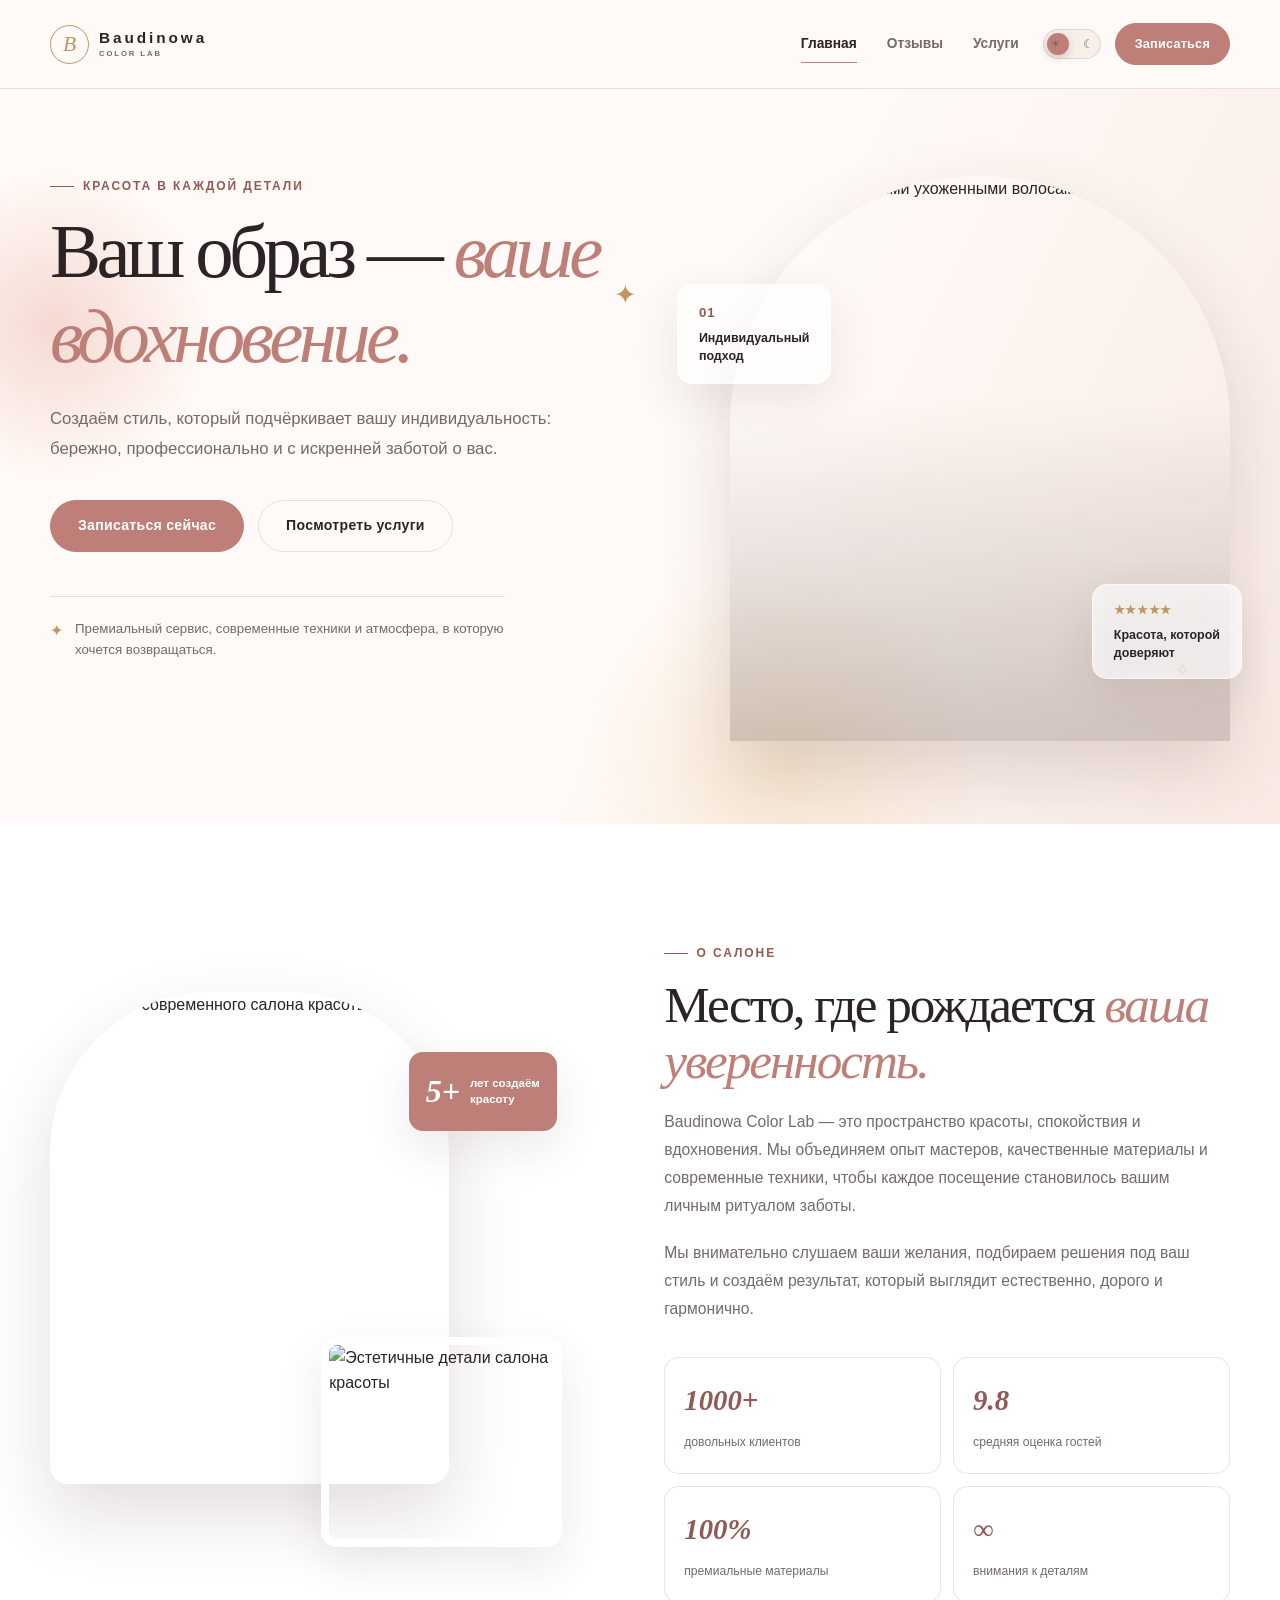
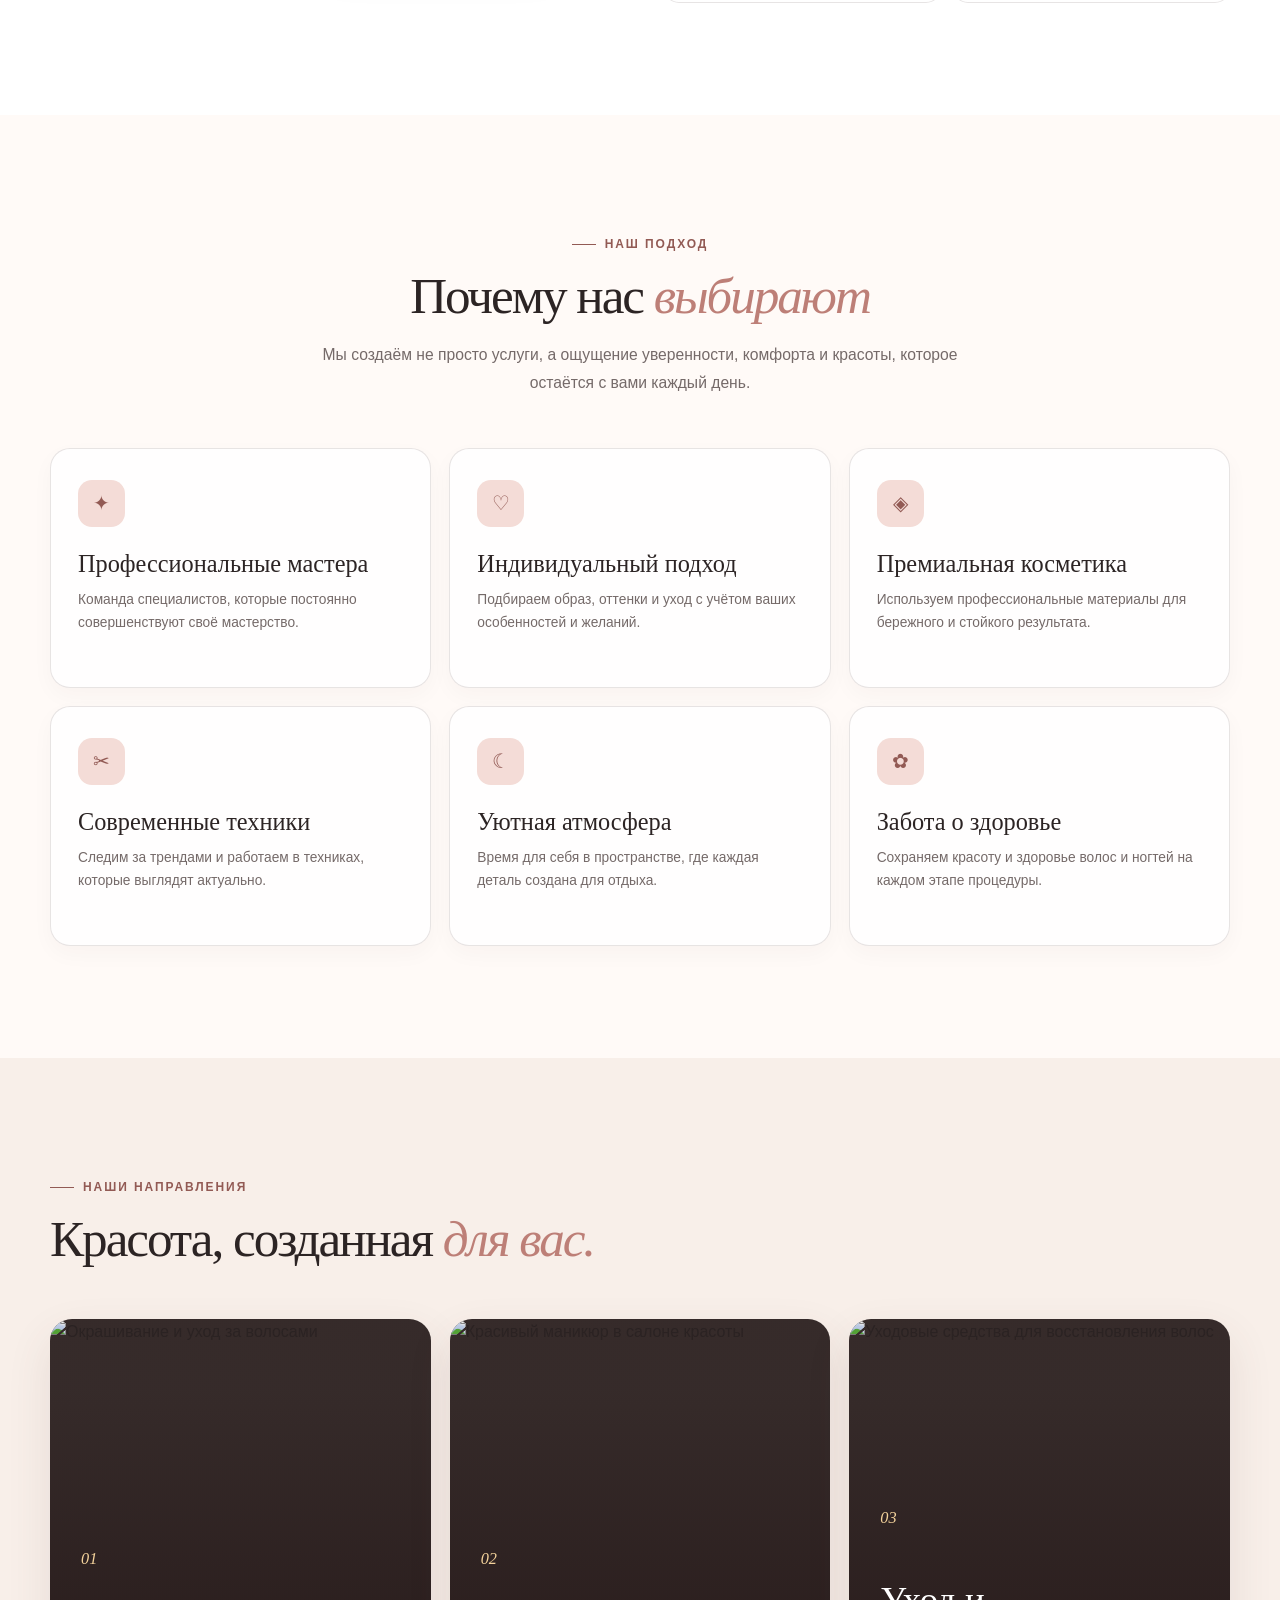
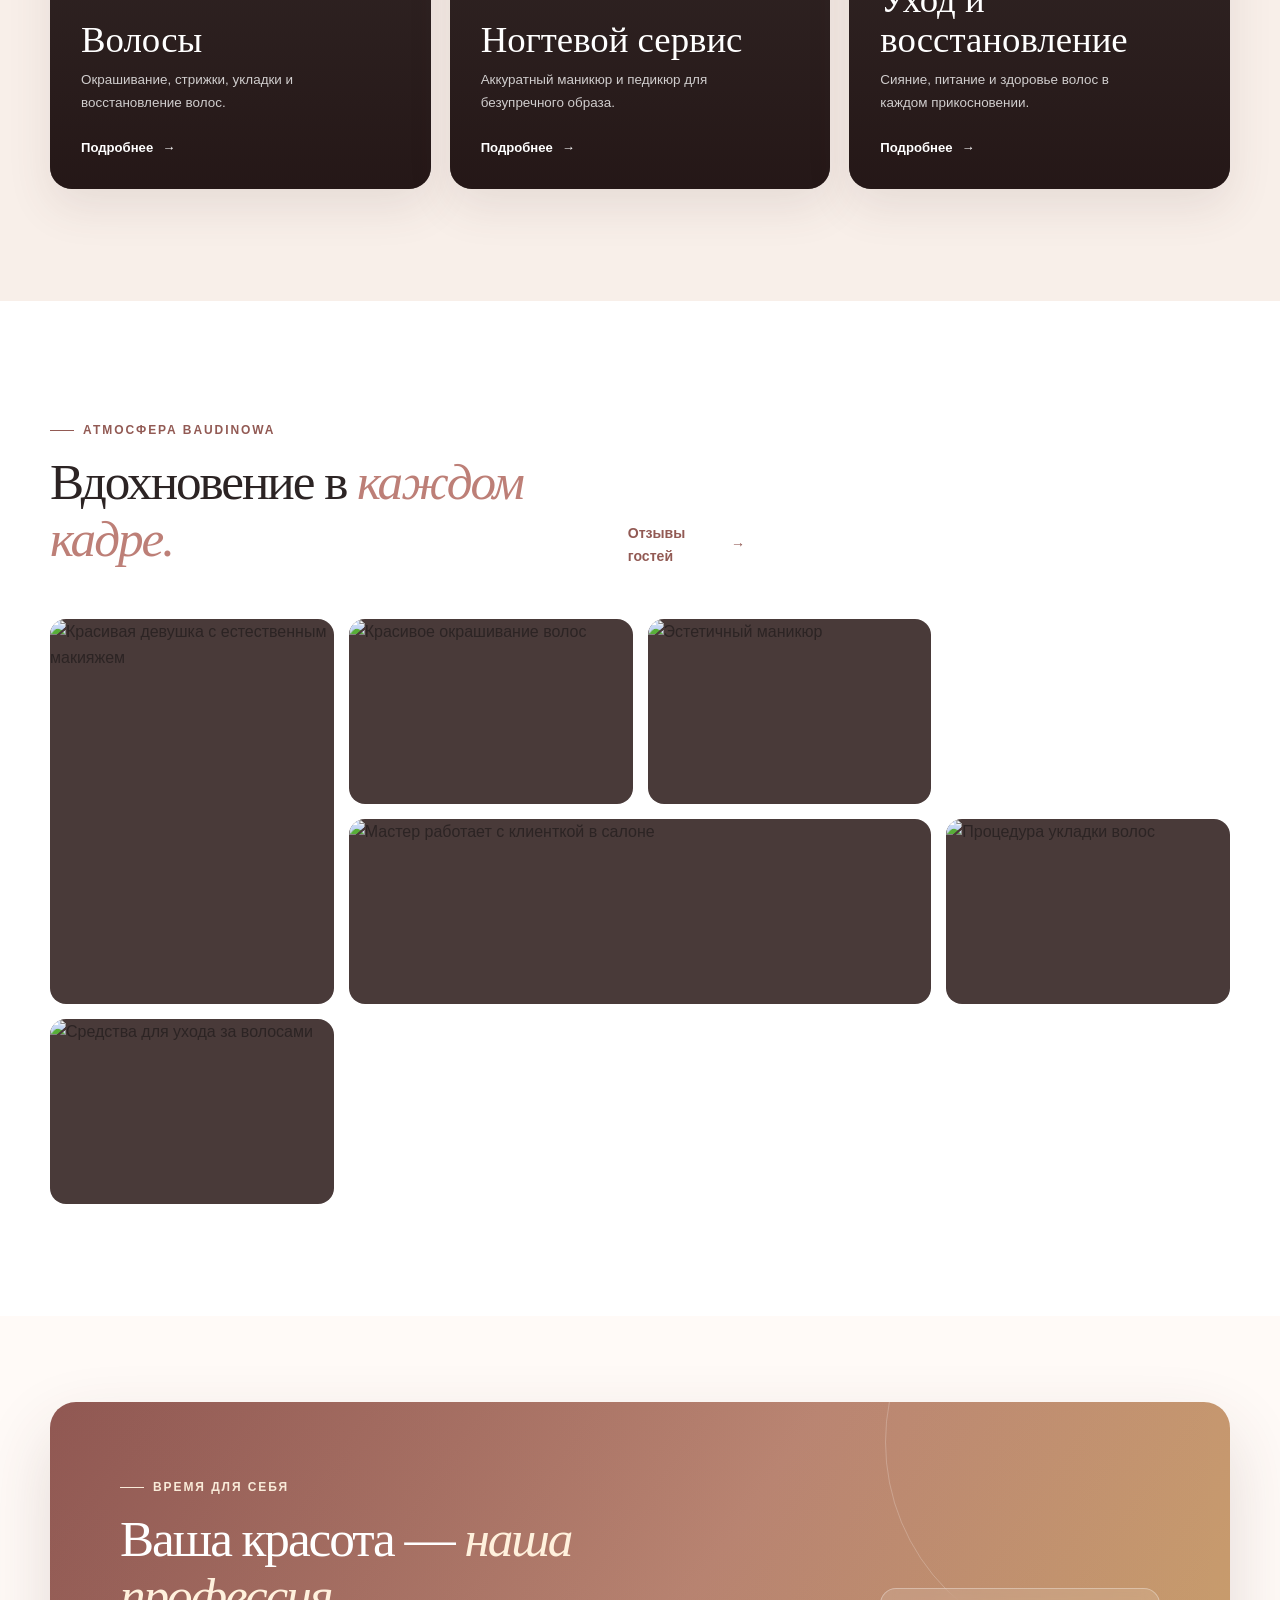
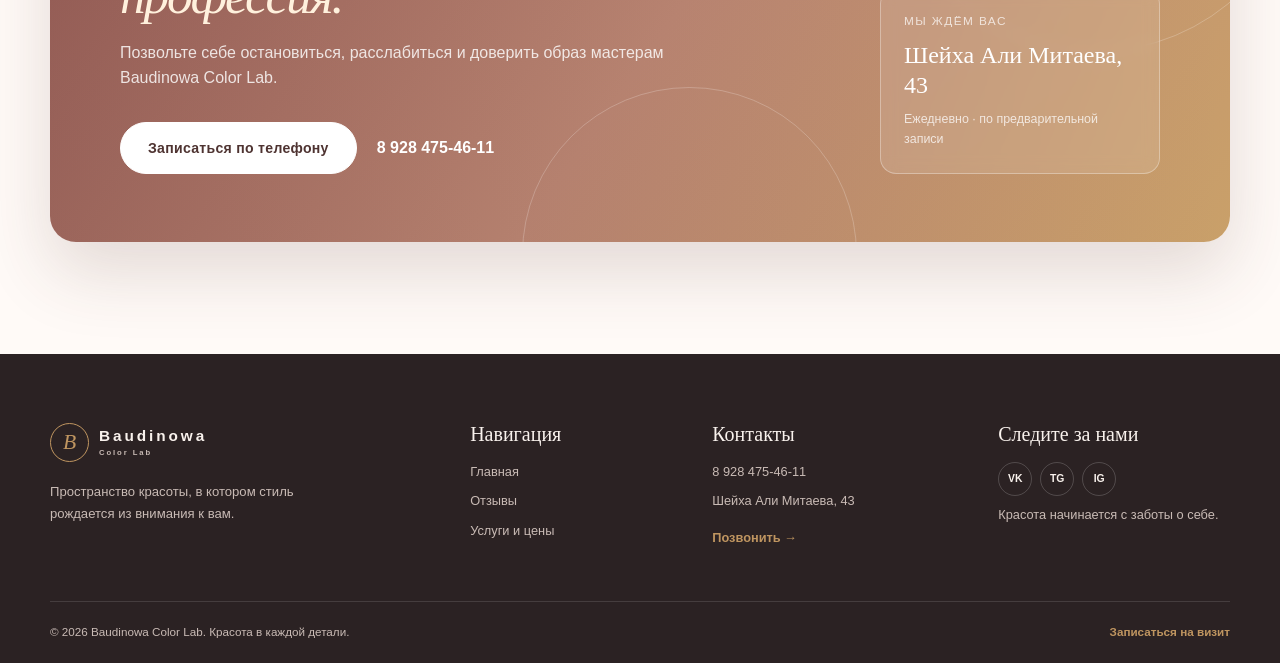
==== commit 71f37513: "Update index.html" ====
--- a/index.html
+++ b/index.html
@@ -4,7 +4,7 @@
   <meta charset="UTF-8">
   <meta name="viewport" content="width=device-width, initial-scale=1.0">
   <meta name="description" content="AURÉLIA Beauty Studio — современный салон красоты, окрашивание, стрижки, маникюр и уход за волосами.">
-  <title>Baudinowa Beauty Salon — салон красоты</title>
+  <title>Baudinowa Color Lab — салон красоты</title>
   <link rel="stylesheet" href="style.css">
 </head>
 <body>
@@ -17,7 +17,7 @@
           <span class="brand-mark">B</span>
           <span class="brand-text">
             <strong>Baudinowa</strong>
-            <small>BEAUTY SALON</small>
+            <small>COLOR LAB</small>
           </span>
         </a>
 
@@ -117,7 +117,7 @@
             <p class="eyebrow">О салоне</p>
             <h2>Место, где рождается <span>ваша уверенность.</span></h2>
             <p>
-              Baudinowa Beauty Salon — это пространство красоты, спокойствия и вдохновения.
+              Baudinowa Color Lab — это пространство красоты, спокойствия и вдохновения.
               Мы объединяем опыт мастеров, качественные материалы и современные техники,
               чтобы каждое посещение становилось вашим личным ритуалом заботы.
             </p>
@@ -265,7 +265,7 @@
         <div class="container">
           <div class="section-heading gallery-heading reveal">
             <div>
-              <p class="eyebrow">Атмосфера AURÉLIA</p>
+              <p class="eyebrow">Атмосфера Baudinowa</p>
               <h2>Вдохновение в <span>каждом кадре.</span></h2>
             </div>
             <a class="text-link" href="about.html">Отзывы гостей <span>→</span></a>
@@ -340,7 +340,7 @@
               <h2>Ваша красота — <span>наша профессия.</span></h2>
               <p>
                 Позвольте себе остановиться, расслабиться и доверить образ
-                мастерам AURÉLIA Beauty Studio.
+                мастерам Baudinowa Color Lab.
               </p>
 
               <div class="cta-buttons">
@@ -363,10 +363,10 @@
       <div class="container footer-grid">
         <div class="footer-brand">
           <a class="brand footer-logo" href="index.html">
-            <span class="brand-mark">A</span>
+            <span class="brand-mark">B</span>
             <span class="brand-text">
               <strong>Baudinowa</strong>
-              <small>BEAUTY SALON</small>
+              <small>Color Lab</small>
             </span>
           </a>
           <p>Пространство красоты, в котором стиль рождается из внимания к вам.</p>
@@ -398,7 +398,7 @@
       </div>
 
       <div class="container footer-bottom">
-        <p>© 2026 Baudinowa Beauty Salon. Красота в каждой детали.</p>
+        <p>© 2026 Baudinowa Color Lab. Красота в каждой детали.</p>
         <a href="tel:+79284754611">Записаться на визит</a>
       </div>
     </footer>
